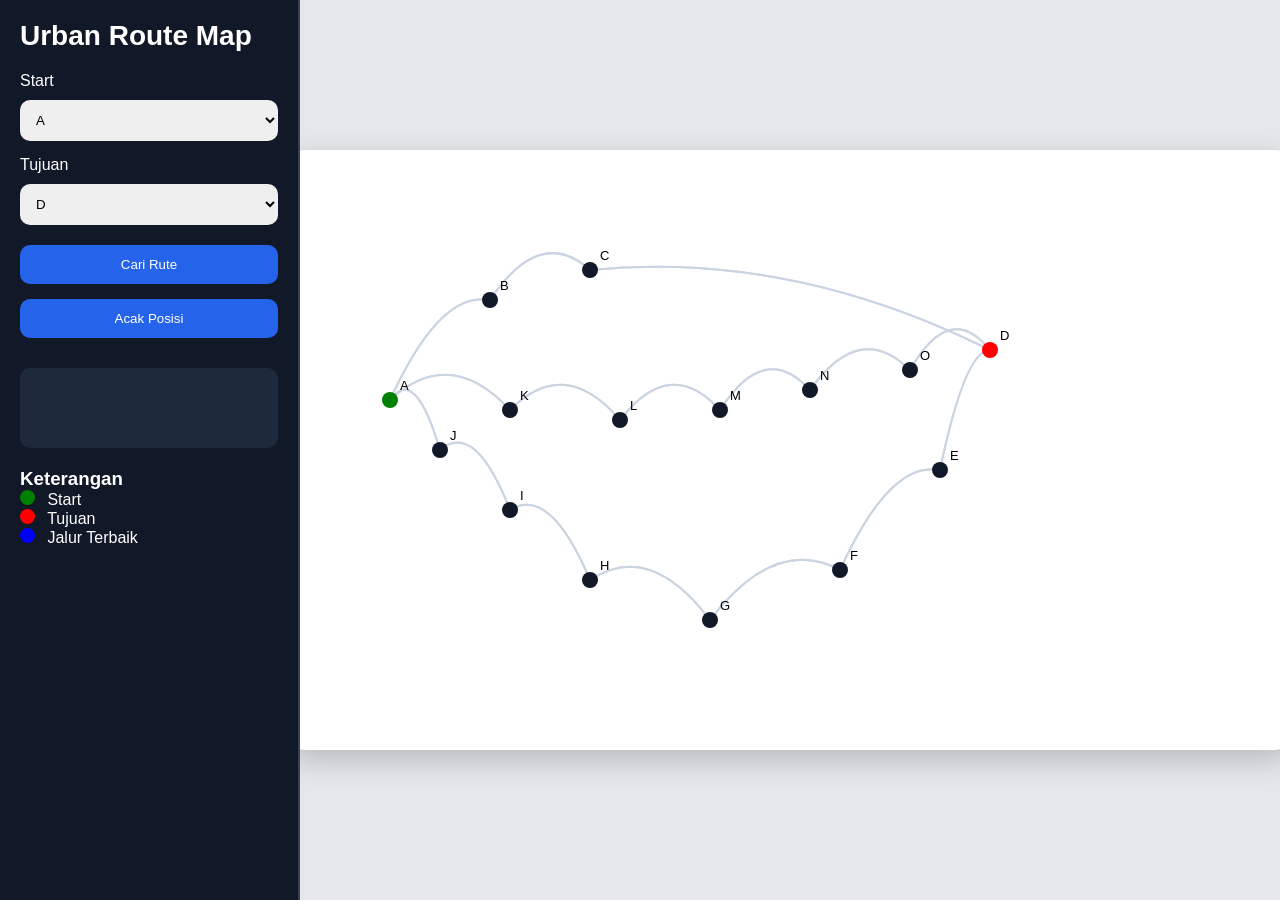
==== index.html @ ec6e8244 "Prototype Awalan Project" ====
<!DOCTYPE html>
<html lang="id">
<head>
  <meta charset="UTF-8">
  <meta name="viewport" content="width=device-width, initial-scale=1.0">
  <title>Urban Route Map</title>

  <link rel="stylesheet" href="CSS/style.css">
</head>
<body>

<div class="container">

  <aside class="sidebar">
    <h1>Urban Route Map</h1>

    <div class="control-group">
      <label>Start</label>
      <select id="startNode"></select>
    </div>

    <div class="control-group">
      <label>Tujuan</label>
      <select id="endNode"></select>
    </div>

    <button id="btnRoute">Cari Rute</button>
    <button id="btnRandom">Acak Posisi</button>

    <div id="hasil"></div>

    <div class="legend">
      <h3>Keterangan</h3>
      <p><span class="green"></span> Start</p>
      <p><span class="red"></span> Tujuan</p>
      <p><span class="blue"></span> Jalur Terbaik</p>
    </div>
  </aside>

  <main class="map-wrapper">
    <canvas id="mapCanvas" width="1000" height="600"></canvas>
  </main>

</div>

<script src="Javascript/script.js"></script>
</body>
</html>
---- CSS/style.css ----
* {
  margin: 0;
  padding: 0;
  box-sizing: border-box;
}

body {
  font-family: Arial, sans-serif;
  background: #1f2937;
  color: white;
  overflow: hidden;
}

.container {
  display: flex;
  width: 100vw;
  height: 100vh;
}

.sidebar {
  width: 300px;
  background: #111827;
  padding: 20px;
  border-right: 2px solid #374151;
}

.sidebar h1 {
  margin-bottom: 20px;
  font-size: 28px;
}

.control-group {
  margin-bottom: 15px;
}

.control-group label {
  display: block;
  margin-bottom: 5px;
}

select,
button {
  width: 100%;
  padding: 12px;
  border: none;
  border-radius: 10px;
  margin-top: 5px;
}

button {
  background: #2563eb;
  color: white;
  cursor: pointer;
  margin-bottom: 10px;
  transition: 0.3s;
}

button:hover {
  background: #1d4ed8;
}

.map-wrapper {
  flex: 1;
  overflow: auto;
  background: #e5e7eb;
  display: flex;
  justify-content: center;
  align-items: center;
}

canvas {
  background: white;
  border-radius: 15px;
  box-shadow: 0 10px 30px rgba(0,0,0,0.2);
}

#hasil {
  margin-top: 20px;
  background: #1e293b;
  padding: 15px;
  border-radius: 10px;
  min-height: 80px;
}

.legend {
  margin-top: 20px;
}

.legend span {
  display: inline-block;
  width: 15px;
  height: 15px;
  margin-right: 8px;
  border-radius: 50%;
}

.green {
  background: green;
}

.red {
  background: red;
}

.blue {
  background: blue;
}
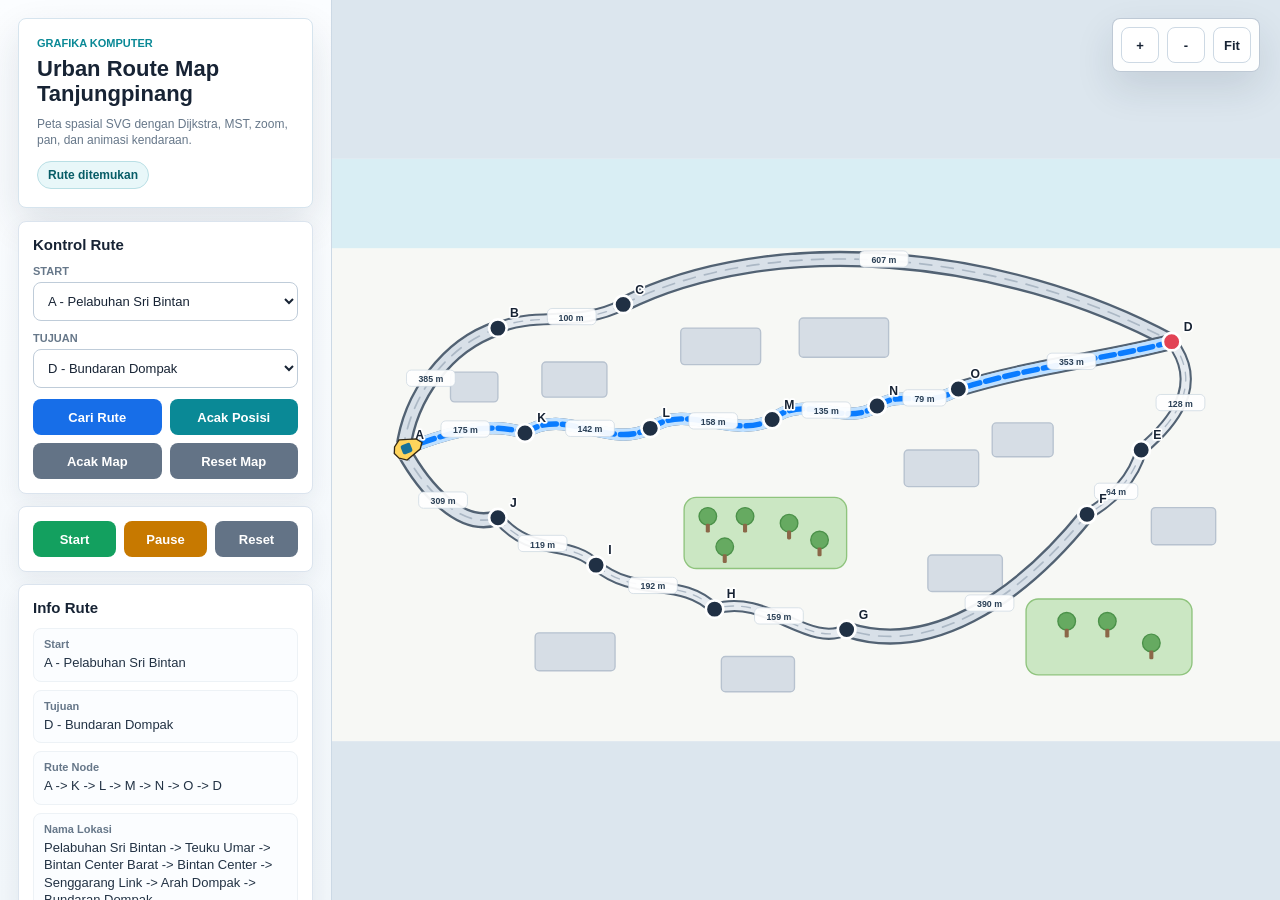
==== commit 2b90aa06: "style: redesign urban map interface and clean city visualization" ====
--- a/index.html
+++ b/index.html
@@ -3,46 +3,101 @@
 <head>
   <meta charset="UTF-8">
   <meta name="viewport" content="width=device-width, initial-scale=1.0">
-  <title>Urban Route Map</title>
-
+  <title>Urban Route Map Tanjungpinang</title>
   <link rel="stylesheet" href="CSS/style.css">
 </head>
 <body>
+  <div class="app-shell">
+    <aside class="sidebar">
+      <header class="brand">
+        <p>Grafika Komputer</p>
+        <h1>Urban Route Map Tanjungpinang</h1>
+        <small>Peta spasial SVG dengan Dijkstra, MST, zoom, pan, dan animasi kendaraan.</small>
+        <span id="featureStatus" class="feature-status">Siap</span>
+      </header>
 
-<div class="container">
+      <section class="panel controls" aria-label="Kontrol rute">
+        <h2>Kontrol Rute</h2>
+        <div class="field">
+          <label for="startNode">Start</label>
+          <select id="startNode"></select>
+        </div>
+        <div class="field">
+          <label for="endNode">Tujuan</label>
+          <select id="endNode"></select>
+        </div>
 
-  <aside class="sidebar">
-    <h1>Urban Route Map</h1>
+        <div class="button-grid">
+          <button id="btnRoute" type="button">Cari Rute</button>
+          <button id="btnRandomPosition" type="button">Acak Posisi</button>
+          <button id="btnRandomMap" type="button">Acak Map</button>
+          <button id="btnResetMap" type="button">Reset Map</button>
+        </div>
+      </section>
 
-    <div class="control-group">
-      <label>Start</label>
-      <select id="startNode"></select>
-    </div>
+      <section class="panel playback" aria-label="Kontrol animasi">
+        <button id="btnStart" type="button">Start</button>
+        <button id="btnPause" type="button">Pause</button>
+        <button id="btnResetAnimation" type="button">Reset</button>
+      </section>
 
-    <div class="control-group">
-      <label>Tujuan</label>
-      <select id="endNode"></select>
-    </div>
+      <section class="panel info-panel" aria-label="Informasi rute">
+        <h2>Info Rute</h2>
+        <dl>
+          <div><dt>Start</dt><dd id="infoStart">-</dd></div>
+          <div><dt>Tujuan</dt><dd id="infoEnd">-</dd></div>
+          <div><dt>Rute Node</dt><dd id="infoPath">-</dd></div>
+          <div><dt>Nama Lokasi</dt><dd id="infoLocations">-</dd></div>
+          <div><dt>Total Jarak</dt><dd id="infoDistance">-</dd></div>
+          <div><dt>Jumlah Simpul</dt><dd id="infoNodes">-</dd></div>
+          <div><dt>Jumlah Ruas</dt><dd id="infoEdges">-</dd></div>
+          <div><dt>Status Animasi</dt><dd id="infoStatus">Idle</dd></div>
+        </dl>
+      </section>
 
-    <button id="btnRoute">Cari Rute</button>
-    <button id="btnRandom">Acak Posisi</button>
+      <section class="panel legend" aria-label="Legenda peta">
+        <h2>Legenda</h2>
+        <p><span class="legend-dot start"></span>Start</p>
+        <p><span class="legend-dot end"></span>Tujuan</p>
+        <p><span class="legend-line road"></span>Jalan biasa</p>
+        <p><span class="legend-line route"></span>Jalur terpendek</p>
+        <p><span class="legend-block park"></span>Bangunan/taman</p>
+      </section>
+    </aside>
 
-    <div id="hasil"></div>
+    <main class="map-area">
+      <div class="map-toolbar" aria-label="Kontrol zoom">
+        <button id="btnZoomIn" type="button" title="Zoom in">+</button>
+        <button id="btnZoomOut" type="button" title="Zoom out">-</button>
+        <button id="btnFit" type="button" title="Reset tampilan">Fit</button>
+      </div>
 
-    <div class="legend">
-      <h3>Keterangan</h3>
-      <p><span class="green"></span> Start</p>
-      <p><span class="red"></span> Tujuan</p>
-      <p><span class="blue"></span> Jalur Terbaik</p>
-    </div>
-  </aside>
+      <div id="mapViewport" class="map-viewport">
+        <svg id="cityMap" viewBox="0 0 1400 860" role="img" aria-label="Peta rute perkotaan Tanjungpinang">
+          <defs>
+            <filter id="softShadow" x="-20%" y="-20%" width="140%" height="140%">
+              <feDropShadow dx="0" dy="8" stdDeviation="8" flood-color="#0f172a" flood-opacity="0.18"></feDropShadow>
+            </filter>
+          </defs>
+          <g id="mapRoot">
+            <rect class="map-background" x="0" y="0" width="1400" height="860"></rect>
+            <g id="landmarkLayer"></g>
+            <g id="roadLayer"></g>
+            <g id="routeLayer"></g>
+            <g id="labelLayer"></g>
+            <g id="nodeLayer"></g>
+            <g id="vehicleLayer"></g>
+          </g>
+        </svg>
+      </div>
+    </main>
+  </div>
 
-  <main class="map-wrapper">
-    <canvas id="mapCanvas" width="1000" height="600"></canvas>
-  </main>
-
-</div>
-
-<script src="Javascript/script.js"></script>
+  <script src="Javascript/data.js"></script>
+  <script src="Javascript/algorithms.js"></script>
+  <script src="Javascript/renderer.js"></script>
+  <script src="Javascript/animation.js"></script>
+  <script src="Javascript/ui.js"></script>
+  <script src="Javascript/script.js"></script>
 </body>
-</html>+</html>
--- a/CSS/style.css
+++ b/CSS/style.css
@@ -1,107 +1,518 @@
+:root {
+  --ink: #172334;
+  --muted: #667789;
+  --panel: #ffffff;
+  --line: #dbe4ee;
+  --page: #eef3f7;
+  --land: #f7f8f5;
+  --water: #d9eef4;
+  --road-casing: #526273;
+  --road-surface: #e6ebf0;
+  --road-surface-main: #d8e0e8;
+  --road-center: #a5b2bf;
+  --route: #0a7cff;
+  --route-soft: #bfe0ff;
+  --start: #13a05f;
+  --end: #e24355;
+  --park: #cbe7c3;
+  --park-line: #8fc47d;
+  --building: #d6dde5;
+  --building-line: #b7c2cf;
+  --teal: #0a8996;
+  --shadow: 0 16px 38px rgba(28, 45, 64, 0.12);
+}
+
 * {
+  box-sizing: border-box;
+}
+
+body {
   margin: 0;
-  padding: 0;
-  box-sizing: border-box;
-}
-
-body {
-  font-family: Arial, sans-serif;
-  background: #1f2937;
-  color: white;
-  overflow: hidden;
-}
-
-.container {
-  display: flex;
+  color: var(--ink);
+  background: var(--page);
+  font-family: Arial, Helvetica, sans-serif;
+}
+
+button,
+select {
+  font: inherit;
+}
+
+button {
+  min-height: 36px;
+  border: 1px solid transparent;
+  border-radius: 8px;
+  padding: 9px 11px;
+  color: #ffffff;
+  background: #176ee8;
+  cursor: pointer;
+  font-size: 13px;
+  font-weight: 700;
+  transition: background 140ms ease, border-color 140ms ease, transform 140ms ease, box-shadow 140ms ease;
+}
+
+button:hover {
+  background: #105fcf;
+  box-shadow: 0 8px 18px rgba(23, 110, 232, 0.18);
+}
+
+button:active {
+  transform: translateY(1px);
+}
+
+.app-shell {
+  display: grid;
+  grid-template-columns: 332px minmax(0, 1fr);
   width: 100vw;
   height: 100vh;
+  min-height: 720px;
+  overflow: hidden;
 }
 
 .sidebar {
-  width: 300px;
-  background: #111827;
-  padding: 20px;
-  border-right: 2px solid #374151;
-}
-
-.sidebar h1 {
-  margin-bottom: 20px;
-  font-size: 28px;
-}
-
-.control-group {
-  margin-bottom: 15px;
-}
-
-.control-group label {
+  overflow-y: auto;
+  padding: 18px;
+  background: linear-gradient(180deg, #fbfdff 0%, #f1f6fa 100%);
+  border-right: 1px solid #ccd9e5;
+}
+
+.brand {
+  margin-bottom: 13px;
+  padding: 18px;
+  border: 1px solid #d6e4ee;
+  border-radius: 8px;
+  background: #ffffff;
+  box-shadow: var(--shadow);
+}
+
+.brand p {
+  margin: 0 0 7px;
+  color: var(--teal);
+  font-size: 11px;
+  font-weight: 900;
+  letter-spacing: 0;
+  text-transform: uppercase;
+}
+
+.brand h1 {
+  margin: 0;
+  font-size: 22px;
+  line-height: 1.15;
+}
+
+.brand small {
+  display: block;
+  margin-top: 9px;
+  color: var(--muted);
+  font-size: 12px;
+  line-height: 1.4;
+}
+
+.feature-status {
+  display: inline-flex;
+  align-items: center;
+  max-width: 100%;
+  min-height: 28px;
+  margin-top: 12px;
+  padding: 6px 10px;
+  border: 1px solid #b9dfe5;
+  border-radius: 999px;
+  color: #075c67;
+  background: #e8f7f9;
+  font-size: 12px;
+  font-weight: 800;
+}
+
+.panel {
+  margin-bottom: 12px;
+  padding: 14px;
+  border: 1px solid var(--line);
+  border-radius: 8px;
+  background: var(--panel);
+  box-shadow: 0 8px 22px rgba(28, 45, 64, 0.07);
+}
+
+.panel h2 {
+  margin: 0 0 11px;
+  font-size: 15px;
+  line-height: 1.2;
+}
+
+.field {
+  margin-bottom: 11px;
+}
+
+.field label {
   display: block;
   margin-bottom: 5px;
-}
-
-select,
-button {
+  color: var(--muted);
+  font-size: 11px;
+  font-weight: 900;
+  text-transform: uppercase;
+}
+
+select {
   width: 100%;
-  padding: 12px;
-  border: none;
-  border-radius: 10px;
-  margin-top: 5px;
-}
-
-button {
-  background: #2563eb;
-  color: white;
-  cursor: pointer;
-  margin-bottom: 10px;
-  transition: 0.3s;
-}
-
-button:hover {
-  background: #1d4ed8;
-}
-
-.map-wrapper {
-  flex: 1;
-  overflow: auto;
-  background: #e5e7eb;
-  display: flex;
-  justify-content: center;
+  min-height: 39px;
+  padding: 8px 10px;
+  border: 1px solid #bfccd9;
+  border-radius: 8px;
+  color: var(--ink);
+  background: #ffffff;
+  font-size: 13px;
+  outline: none;
+}
+
+select:focus {
+  border-color: #1684d8;
+  box-shadow: 0 0 0 3px rgba(22, 132, 216, 0.13);
+}
+
+.button-grid,
+.playback {
+  display: grid;
+  gap: 8px;
+}
+
+.button-grid {
+  grid-template-columns: repeat(2, minmax(0, 1fr));
+}
+
+.playback {
+  grid-template-columns: repeat(3, minmax(0, 1fr));
+}
+
+#btnRandomPosition {
+  background: var(--teal);
+}
+
+#btnRandomPosition:hover {
+  background: #08737e;
+}
+
+#btnRandomMap,
+#btnResetMap,
+#btnResetAnimation {
+  background: #637386;
+}
+
+#btnRandomMap:hover,
+#btnResetMap:hover,
+#btnResetAnimation:hover {
+  background: #526273;
+}
+
+#btnStart {
+  background: var(--start);
+}
+
+#btnStart:hover {
+  background: #108850;
+}
+
+#btnPause {
+  background: #c77900;
+}
+
+#btnPause:hover {
+  background: #a96700;
+}
+
+.info-panel dl {
+  display: grid;
+  gap: 8px;
+  margin: 0;
+}
+
+.info-panel div {
+  padding: 9px 10px;
+  border: 1px solid #edf2f6;
+  border-radius: 8px;
+  background: #fbfdff;
+}
+
+.info-panel dt {
+  margin-bottom: 4px;
+  color: var(--muted);
+  font-size: 11px;
+  font-weight: 900;
+}
+
+.info-panel dd {
+  margin: 0;
+  min-width: 0;
+  overflow-wrap: anywhere;
+  color: #223244;
+  font-size: 13px;
+  line-height: 1.35;
+}
+
+.legend {
+  padding-bottom: 10px;
+}
+
+.legend p {
+  display: grid;
+  grid-template-columns: 32px minmax(0, 1fr);
   align-items: center;
-}
-
-canvas {
-  background: white;
-  border-radius: 15px;
-  box-shadow: 0 10px 30px rgba(0,0,0,0.2);
-}
-
-#hasil {
-  margin-top: 20px;
-  background: #1e293b;
-  padding: 15px;
-  border-radius: 10px;
-  min-height: 80px;
-}
-
-.legend {
-  margin-top: 20px;
-}
-
-.legend span {
+  gap: 8px;
+  margin: 9px 0;
+  color: #34485c;
+  font-size: 13px;
+}
+
+.legend-dot,
+.legend-block {
+  justify-self: center;
   display: inline-block;
   width: 15px;
   height: 15px;
-  margin-right: 8px;
   border-radius: 50%;
 }
 
-.green {
-  background: green;
-}
-
-.red {
-  background: red;
-}
-
-.blue {
-  background: blue;
-}+.legend-dot.start {
+  background: var(--start);
+}
+
+.legend-dot.end {
+  background: var(--end);
+}
+
+.legend-block.park {
+  border-radius: 4px;
+  background: linear-gradient(135deg, var(--park) 0 50%, var(--building) 50% 100%);
+  border: 1px solid #aab7c4;
+}
+
+.legend-line {
+  width: 30px;
+  height: 0;
+  border-top: 5px solid var(--road-surface);
+  border-bottom: 2px solid var(--road-casing);
+  border-radius: 999px;
+}
+
+.legend-line.route {
+  border-top-color: var(--route);
+  border-bottom-color: var(--route-soft);
+}
+
+.map-area {
+  position: relative;
+  min-width: 0;
+  overflow: hidden;
+  background: #dce6ee;
+}
+
+.map-toolbar {
+  position: absolute;
+  z-index: 4;
+  top: 18px;
+  right: 20px;
+  display: flex;
+  gap: 8px;
+  padding: 8px;
+  border: 1px solid rgba(165, 181, 197, 0.72);
+  border-radius: 8px;
+  background: rgba(255, 255, 255, 0.94);
+  box-shadow: var(--shadow);
+}
+
+.map-toolbar button {
+  min-width: 38px;
+  min-height: 36px;
+  padding: 7px 10px;
+  color: var(--ink);
+  background: #ffffff;
+  border-color: #cdd9e4;
+}
+
+.map-toolbar button:hover {
+  background: #f0f6fb;
+  box-shadow: none;
+}
+
+.map-viewport {
+  width: 100%;
+  height: 100%;
+  overflow: hidden;
+  cursor: grab;
+  touch-action: none;
+}
+
+.map-viewport.is-panning {
+  cursor: grabbing;
+}
+
+#cityMap {
+  display: block;
+  width: 100%;
+  height: 100%;
+  user-select: none;
+}
+
+.map-background {
+  fill: var(--land);
+}
+
+.water-shape {
+  fill: var(--water);
+}
+
+.park-shape {
+  fill: var(--park);
+  stroke: var(--park-line);
+  stroke-width: 2;
+}
+
+.building {
+  fill: var(--building);
+  stroke: var(--building-line);
+  stroke-width: 2;
+}
+
+.tree-top {
+  fill: #66aa61;
+  stroke: #4b9149;
+  stroke-width: 2;
+}
+
+.tree-trunk {
+  fill: #8b6748;
+}
+
+.road-casing {
+  fill: none;
+  stroke: var(--road-casing);
+  stroke-width: 18;
+  stroke-linecap: round;
+  stroke-linejoin: round;
+}
+
+.road-casing.main {
+  stroke-width: 24;
+}
+
+.road-line {
+  fill: none;
+  stroke: var(--road-surface);
+  stroke-width: 12;
+  stroke-linecap: round;
+  stroke-linejoin: round;
+}
+
+.road-line.main {
+  stroke: var(--road-surface-main);
+  stroke-width: 17;
+}
+
+.road-center {
+  fill: none;
+  stroke: var(--road-center);
+  stroke-width: 2;
+  stroke-linecap: round;
+  stroke-dasharray: 13 12;
+  opacity: 0.86;
+}
+
+.road-center.main {
+  stroke-width: 2.5;
+  stroke-dasharray: 18 14;
+}
+
+.route-casing {
+  fill: none;
+  stroke: var(--route-soft);
+  stroke-width: 18;
+  stroke-linecap: round;
+  stroke-linejoin: round;
+}
+
+.route-line {
+  fill: none;
+  stroke: var(--route);
+  stroke-width: 8;
+  stroke-linecap: round;
+  stroke-linejoin: round;
+  stroke-dasharray: 20 9;
+}
+
+.road-label-bg {
+  fill: rgba(255, 255, 255, 0.93);
+  stroke: #c8d4df;
+  stroke-width: 1;
+}
+
+.road-label {
+  fill: #2b4056;
+  font-size: 13px;
+  font-weight: 800;
+  pointer-events: none;
+}
+
+.node-dot {
+  stroke: #ffffff;
+  stroke-width: 4;
+  fill: #203044;
+}
+
+.node-dot.start {
+  fill: var(--start);
+}
+
+.node-dot.end {
+  fill: var(--end);
+}
+
+.node-label {
+  fill: #172334;
+  font-size: 18px;
+  font-weight: 900;
+  paint-order: stroke;
+  stroke: #ffffff;
+  stroke-width: 5px;
+  stroke-linejoin: round;
+}
+
+.vehicle-body {
+  fill: #ffd45c;
+  stroke: #302716;
+  stroke-width: 2;
+}
+
+.vehicle-window {
+  fill: #17729a;
+}
+
+@media (max-width: 1020px) {
+  .app-shell {
+    grid-template-columns: 310px minmax(0, 1fr);
+  }
+
+  .sidebar {
+    padding: 14px;
+  }
+
+  .brand h1 {
+    font-size: 20px;
+  }
+}
+
+@media (max-width: 820px) {
+  .app-shell {
+    grid-template-columns: 1fr;
+    grid-template-rows: auto minmax(560px, 1fr);
+    height: auto;
+    min-height: 100vh;
+    overflow: visible;
+  }
+
+  .sidebar {
+    border-right: 0;
+    border-bottom: 1px solid var(--line);
+  }
+
+  .map-area {
+    min-height: 600px;
+  }
+}
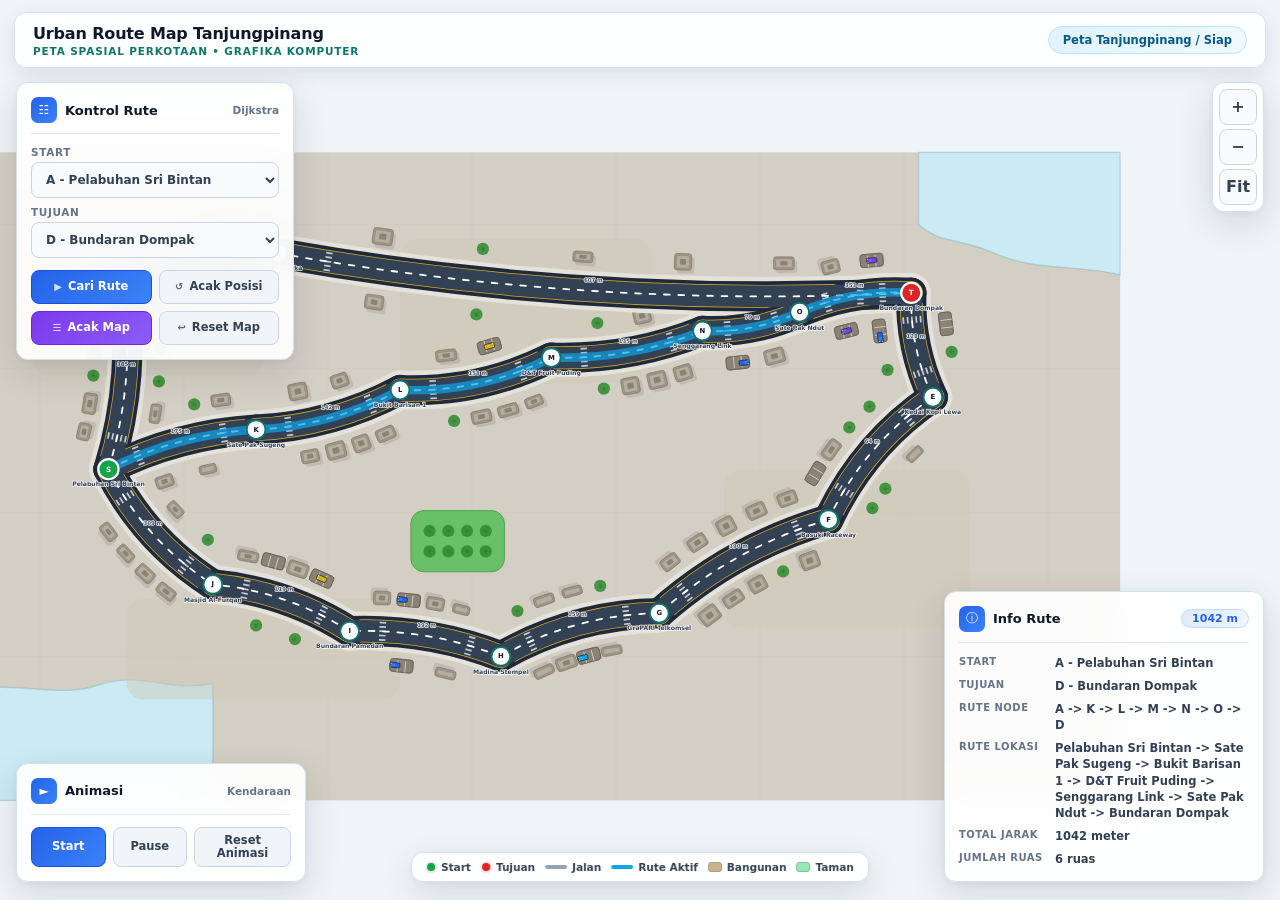
==== commit e7b74435: "Update Prototype V2" ====
--- a/index.html
+++ b/index.html
@@ -1,103 +1,153 @@
 <!DOCTYPE html>
 <html lang="id">
 <head>
-  <meta charset="UTF-8">
-  <meta name="viewport" content="width=device-width, initial-scale=1.0">
+  <meta charset="UTF-8" />
+  <meta name="viewport" content="width=device-width, initial-scale=1.0" />
+  <meta name="description" content="Urban Route Map Tanjungpinang - Peta spasial perkotaan interaktif dengan algoritma Dijkstra dan animasi kendaraan SVG." />
   <title>Urban Route Map Tanjungpinang</title>
   <link rel="stylesheet" href="CSS/style.css">
 </head>
 <body>
-  <div class="app-shell">
-    <aside class="sidebar">
-      <header class="brand">
-        <p>Grafika Komputer</p>
-        <h1>Urban Route Map Tanjungpinang</h1>
-        <small>Peta spasial SVG dengan Dijkstra, MST, zoom, pan, dan animasi kendaraan.</small>
-        <span id="featureStatus" class="feature-status">Siap</span>
-      </header>
+  <div id="app">
 
-      <section class="panel controls" aria-label="Kontrol rute">
-        <h2>Kontrol Rute</h2>
-        <div class="field">
-          <label for="startNode">Start</label>
-          <select id="startNode"></select>
+    <!-- ========== PANEL NAVIGASI ATAS ========== -->
+    <header id="topbar">
+      <div id="topbar-left">
+        <h1 id="brand-title">Urban Route Map Tanjungpinang</h1>
+        <div id="brand-label">Peta Spasial Perkotaan &bull; Grafika Komputer</div>
+      </div>
+      <div id="topbar-right">
+        <span id="statusBadge" class="badge">Memuat...</span>
+      </div>
+    </header>
+
+    <!-- ========== AREA PANDANG PETA ========== -->
+    <main id="mapStage">
+      <svg id="urbanSvg" viewBox="0 0 1600 900" xmlns="http://www.w3.org/2000/svg" aria-label="Peta Rute Kota Tanjungpinang">
+        <defs>
+          <filter id="glowRoute" x="-20%" y="-20%" width="140%" height="140%">
+            <feGaussianBlur in="SourceGraphic" stdDeviation="3" result="blur" />
+            <feMerge>
+              <feMergeNode in="blur" />
+              <feMergeNode in="SourceGraphic" />
+            </feMerge>
+          </filter>
+        </defs>
+        <g id="cameraGroup">
+          <g id="layerBase"></g>
+          <g id="layerWater"></g>
+          <g id="layerZones"></g>
+          <g id="layerParks"></g>
+          <g id="layerTrees"></g>
+          <g id="layerBuildings"></g>
+          <g id="layerParking"></g>
+          <g id="layerSidewalks"></g>
+          <g id="layerRoadCasing"></g>
+          <g id="layerRoadFill"></g>
+          <g id="layerRoadLine"></g>
+          <g id="layerCrosswalks"></g>
+          <g id="layerStaticCars"></g>
+          <g id="layerRoute"></g>
+          <g id="layerNodes"></g>
+          <g id="layerPins"></g>
+          <g id="layerLabels"></g>
+          <g id="layerVehicle"></g>
+        </g>
+      </svg>
+
+      <!-- ========== PANEL KONTROL MELAYANG ========== -->
+      <section class="panel" id="panelRoute">
+        <div class="panel-header">
+          <span class="panel-icon">&#9783;</span>
+          <span class="panel-title">Kontrol Rute</span>
+          <span class="panel-sub">Dijkstra</span>
         </div>
-        <div class="field">
-          <label for="endNode">Tujuan</label>
-          <select id="endNode"></select>
+        <div class="form-row">
+          <label for="startSelect">Start</label>
+          <select id="startSelect"></select>
         </div>
-
-        <div class="button-grid">
-          <button id="btnRoute" type="button">Cari Rute</button>
-          <button id="btnRandomPosition" type="button">Acak Posisi</button>
-          <button id="btnRandomMap" type="button">Acak Map</button>
-          <button id="btnResetMap" type="button">Reset Map</button>
+        <div class="form-row">
+          <label for="endSelect">Tujuan</label>
+          <select id="endSelect"></select>
+        </div>
+        <div class="btn-grid">
+          <button id="findRouteBtn" class="btn-primary" type="button">
+            <span class="btn-icon">&#9654;</span> Cari Rute
+          </button>
+          <button id="shufflePairBtn" class="btn-ghost" type="button">
+            <span class="btn-icon">&#8634;</span> Acak Posisi
+          </button>
+          <button id="shuffleMapBtn" class="btn-accent" type="button">
+            <span class="btn-icon">&#9776;</span> Acak Map
+          </button>
+          <button id="restoreMapBtn" class="btn-ghost" type="button">
+            <span class="btn-icon">&#8617;</span> Reset Map
+          </button>
         </div>
       </section>
 
-      <section class="panel playback" aria-label="Kontrol animasi">
-        <button id="btnStart" type="button">Start</button>
-        <button id="btnPause" type="button">Pause</button>
-        <button id="btnResetAnimation" type="button">Reset</button>
+      <!-- ========== PANEL ANIMASI MELAYANG ========== -->
+      <section class="panel" id="panelMotion">
+        <div class="panel-header">
+          <span class="panel-icon">&#9658;</span>
+          <span class="panel-title">Animasi</span>
+          <span class="panel-sub">Kendaraan</span>
+        </div>
+        <div class="motion-btns">
+          <button id="playBtn" class="btn-primary" type="button">Start</button>
+          <button id="holdBtn" class="btn-ghost" type="button">Pause</button>
+          <button id="rewindBtn" class="btn-ghost" type="button">Reset Animasi</button>
+        </div>
       </section>
 
-      <section class="panel info-panel" aria-label="Informasi rute">
-        <h2>Info Rute</h2>
-        <dl>
-          <div><dt>Start</dt><dd id="infoStart">-</dd></div>
-          <div><dt>Tujuan</dt><dd id="infoEnd">-</dd></div>
-          <div><dt>Rute Node</dt><dd id="infoPath">-</dd></div>
-          <div><dt>Nama Lokasi</dt><dd id="infoLocations">-</dd></div>
-          <div><dt>Total Jarak</dt><dd id="infoDistance">-</dd></div>
-          <div><dt>Jumlah Simpul</dt><dd id="infoNodes">-</dd></div>
-          <div><dt>Jumlah Ruas</dt><dd id="infoEdges">-</dd></div>
-          <div><dt>Status Animasi</dt><dd id="infoStatus">Idle</dd></div>
+      <!-- ========== INFO RUTE MELAYANG ========== -->
+      <section class="panel" id="panelInfo">
+        <div class="panel-header">
+          <span class="panel-icon">&#9432;</span>
+          <span class="panel-title">Info Rute</span>
+          <span id="summaryDist" class="panel-dist-badge">0 m</span>
+        </div>
+        <dl class="info-dl">
+          <dt>Start</dt>        <dd id="infoStart">-</dd>
+          <dt>Tujuan</dt>       <dd id="infoEnd">-</dd>
+          <dt>Rute Node</dt>    <dd id="infoNodes">-</dd>
+          <dt>Rute Lokasi</dt>  <dd id="infoPlaces">-</dd>
+          <dt>Total Jarak</dt>  <dd id="infoDist">-</dd>
+          <dt>Jumlah Ruas</dt>  <dd id="infoSegs">-</dd>
         </dl>
       </section>
 
-      <section class="panel legend" aria-label="Legenda peta">
-        <h2>Legenda</h2>
-        <p><span class="legend-dot start"></span>Start</p>
-        <p><span class="legend-dot end"></span>Tujuan</p>
-        <p><span class="legend-line road"></span>Jalan biasa</p>
-        <p><span class="legend-line route"></span>Jalur terpendek</p>
-        <p><span class="legend-block park"></span>Bangunan/taman</p>
-      </section>
-    </aside>
-
-    <main class="map-area">
-      <div class="map-toolbar" aria-label="Kontrol zoom">
-        <button id="btnZoomIn" type="button" title="Zoom in">+</button>
-        <button id="btnZoomOut" type="button" title="Zoom out">-</button>
-        <button id="btnFit" type="button" title="Reset tampilan">Fit</button>
+      <!-- ========== HUD MINI (MODE PELACAKAN) ========== -->
+      <div id="trackingHud">
+        <div class="hud-header">
+          <span id="hudStatus">Berjalan</span>
+          <strong id="hudDist">0 m</strong>
+        </div>
+        <p id="hudRoute">-</p>
+        <div class="hud-bar"><span id="hudBarFill"></span></div>
+        <small id="hudPct">0%</small>
       </div>
 
-      <div id="mapViewport" class="map-viewport">
-        <svg id="cityMap" viewBox="0 0 1400 860" role="img" aria-label="Peta rute perkotaan Tanjungpinang">
-          <defs>
-            <filter id="softShadow" x="-20%" y="-20%" width="140%" height="140%">
-              <feDropShadow dx="0" dy="8" stdDeviation="8" flood-color="#0f172a" flood-opacity="0.18"></feDropShadow>
-            </filter>
-          </defs>
-          <g id="mapRoot">
-            <rect class="map-background" x="0" y="0" width="1400" height="860"></rect>
-            <g id="landmarkLayer"></g>
-            <g id="roadLayer"></g>
-            <g id="routeLayer"></g>
-            <g id="labelLayer"></g>
-            <g id="nodeLayer"></g>
-            <g id="vehicleLayer"></g>
-          </g>
-        </svg>
-      </div>
+      <!-- ========== KONTROL ZOOM MELAYANG ========== -->
+      <nav id="zoomPad">
+        <button id="zoomInBtn" type="button" aria-label="Zoom In" title="Zoom In">+</button>
+        <button id="zoomOutBtn" type="button" aria-label="Zoom Out" title="Zoom Out">&minus;</button>
+        <button id="fitBtn" type="button" title="Fit Peta">Fit</button>
+      </nav>
+
+      <!-- ========== LEGENDA PETA ========== -->
+      <aside id="legend">
+        <span class="leg-item"><i class="dot dot-start"></i>Start</span>
+        <span class="leg-item"><i class="dot dot-end"></i>Tujuan</span>
+        <span class="leg-item"><i class="line line-road"></i>Jalan</span>
+        <span class="leg-item"><i class="line line-route"></i>Rute Aktif</span>
+        <span class="leg-item"><i class="swatch swatch-bldg"></i>Bangunan</span>
+        <span class="leg-item"><i class="swatch swatch-park"></i>Taman</span>
+      </aside>
+
     </main>
   </div>
 
-  <script src="Javascript/data.js"></script>
-  <script src="Javascript/algorithms.js"></script>
-  <script src="Javascript/renderer.js"></script>
-  <script src="Javascript/animation.js"></script>
-  <script src="Javascript/ui.js"></script>
   <script src="Javascript/script.js"></script>
 </body>
 </html>
--- a/CSS/style.css
+++ b/CSS/style.css
@@ -1,518 +1,244 @@
+/* =====================================================
+   CSS/style.css
+   Urban Route Map Tanjungpinang — Peta Spasial Kota Top-Down
+   Tema Terang · Glassmorphism · Bayangan Lembut · UI Modern
+===================================================== */
+
+/* ---- ATUR ULANG GAYA (RESET) ---- */
+*, *::before, *::after { box-sizing: border-box; margin: 0; padding: 0; }
+
+/* ---- VARIABEL DESAIN (TOKENS) ---- */
 :root {
-  --ink: #172334;
-  --muted: #667789;
-  --panel: #ffffff;
-  --line: #dbe4ee;
-  --page: #eef3f7;
-  --land: #f7f8f5;
-  --water: #d9eef4;
-  --road-casing: #526273;
-  --road-surface: #e6ebf0;
-  --road-surface-main: #d8e0e8;
-  --road-center: #a5b2bf;
-  --route: #0a7cff;
-  --route-soft: #bfe0ff;
-  --start: #13a05f;
-  --end: #e24355;
-  --park: #cbe7c3;
-  --park-line: #8fc47d;
-  --building: #d6dde5;
-  --building-line: #b7c2cf;
-  --teal: #0a8996;
-  --shadow: 0 16px 38px rgba(28, 45, 64, 0.12);
-}
-
-* {
-  box-sizing: border-box;
-}
-
-body {
-  margin: 0;
-  color: var(--ink);
-  background: var(--page);
-  font-family: Arial, Helvetica, sans-serif;
-}
-
-button,
-select {
-  font: inherit;
-}
-
-button {
-  min-height: 36px;
-  border: 1px solid transparent;
-  border-radius: 8px;
-  padding: 9px 11px;
-  color: #ffffff;
-  background: #176ee8;
-  cursor: pointer;
-  font-size: 13px;
-  font-weight: 700;
-  transition: background 140ms ease, border-color 140ms ease, transform 140ms ease, box-shadow 140ms ease;
-}
-
-button:hover {
-  background: #105fcf;
-  box-shadow: 0 8px 18px rgba(23, 110, 232, 0.18);
-}
-
-button:active {
-  transform: translateY(1px);
-}
-
-.app-shell {
-  display: grid;
-  grid-template-columns: 332px minmax(0, 1fr);
-  width: 100vw;
-  height: 100vh;
-  min-height: 720px;
-  overflow: hidden;
-}
-
-.sidebar {
-  overflow-y: auto;
-  padding: 18px;
-  background: linear-gradient(180deg, #fbfdff 0%, #f1f6fa 100%);
-  border-right: 1px solid #ccd9e5;
-}
-
-.brand {
-  margin-bottom: 13px;
-  padding: 18px;
-  border: 1px solid #d6e4ee;
-  border-radius: 8px;
-  background: #ffffff;
-  box-shadow: var(--shadow);
-}
-
-.brand p {
-  margin: 0 0 7px;
-  color: var(--teal);
-  font-size: 11px;
-  font-weight: 900;
-  letter-spacing: 0;
-  text-transform: uppercase;
-}
-
-.brand h1 {
-  margin: 0;
-  font-size: 22px;
-  line-height: 1.15;
-}
-
-.brand small {
-  display: block;
-  margin-top: 9px;
-  color: var(--muted);
-  font-size: 12px;
-  line-height: 1.4;
-}
-
-.feature-status {
-  display: inline-flex;
-  align-items: center;
-  max-width: 100%;
-  min-height: 28px;
-  margin-top: 12px;
-  padding: 6px 10px;
-  border: 1px solid #b9dfe5;
-  border-radius: 999px;
-  color: #075c67;
-  background: #e8f7f9;
-  font-size: 12px;
-  font-weight: 800;
-}
-
-.panel {
-  margin-bottom: 12px;
-  padding: 14px;
-  border: 1px solid var(--line);
-  border-radius: 8px;
-  background: var(--panel);
-  box-shadow: 0 8px 22px rgba(28, 45, 64, 0.07);
-}
-
-.panel h2 {
-  margin: 0 0 11px;
-  font-size: 15px;
-  line-height: 1.2;
-}
-
-.field {
-  margin-bottom: 11px;
-}
-
-.field label {
-  display: block;
-  margin-bottom: 5px;
-  color: var(--muted);
-  font-size: 11px;
-  font-weight: 900;
-  text-transform: uppercase;
-}
-
-select {
-  width: 100%;
-  min-height: 39px;
-  padding: 8px 10px;
-  border: 1px solid #bfccd9;
-  border-radius: 8px;
-  color: var(--ink);
-  background: #ffffff;
-  font-size: 13px;
-  outline: none;
-}
-
-select:focus {
-  border-color: #1684d8;
-  box-shadow: 0 0 0 3px rgba(22, 132, 216, 0.13);
-}
-
-.button-grid,
-.playback {
-  display: grid;
-  gap: 8px;
-}
-
-.button-grid {
-  grid-template-columns: repeat(2, minmax(0, 1fr));
-}
-
-.playback {
-  grid-template-columns: repeat(3, minmax(0, 1fr));
-}
-
-#btnRandomPosition {
-  background: var(--teal);
-}
-
-#btnRandomPosition:hover {
-  background: #08737e;
-}
-
-#btnRandomMap,
-#btnResetMap,
-#btnResetAnimation {
-  background: #637386;
-}
-
-#btnRandomMap:hover,
-#btnResetMap:hover,
-#btnResetAnimation:hover {
-  background: #526273;
-}
-
-#btnStart {
-  background: var(--start);
-}
-
-#btnStart:hover {
-  background: #108850;
-}
-
-#btnPause {
-  background: #c77900;
-}
-
-#btnPause:hover {
-  background: #a96700;
-}
-
-.info-panel dl {
-  display: grid;
-  gap: 8px;
-  margin: 0;
-}
-
-.info-panel div {
-  padding: 9px 10px;
-  border: 1px solid #edf2f6;
-  border-radius: 8px;
-  background: #fbfdff;
-}
-
-.info-panel dt {
-  margin-bottom: 4px;
-  color: var(--muted);
-  font-size: 11px;
-  font-weight: 900;
-}
-
-.info-panel dd {
-  margin: 0;
-  min-width: 0;
-  overflow-wrap: anywhere;
-  color: #223244;
-  font-size: 13px;
-  line-height: 1.35;
-}
-
-.legend {
-  padding-bottom: 10px;
-}
-
-.legend p {
-  display: grid;
-  grid-template-columns: 32px minmax(0, 1fr);
-  align-items: center;
-  gap: 8px;
-  margin: 9px 0;
-  color: #34485c;
-  font-size: 13px;
-}
-
-.legend-dot,
-.legend-block {
-  justify-self: center;
-  display: inline-block;
-  width: 15px;
-  height: 15px;
-  border-radius: 50%;
-}
-
-.legend-dot.start {
-  background: var(--start);
-}
-
-.legend-dot.end {
-  background: var(--end);
-}
-
-.legend-block.park {
-  border-radius: 4px;
-  background: linear-gradient(135deg, var(--park) 0 50%, var(--building) 50% 100%);
-  border: 1px solid #aab7c4;
-}
-
-.legend-line {
-  width: 30px;
-  height: 0;
-  border-top: 5px solid var(--road-surface);
-  border-bottom: 2px solid var(--road-casing);
-  border-radius: 999px;
-}
-
-.legend-line.route {
-  border-top-color: var(--route);
-  border-bottom-color: var(--route-soft);
-}
-
-.map-area {
-  position: relative;
-  min-width: 0;
-  overflow: hidden;
-  background: #dce6ee;
-}
-
-.map-toolbar {
-  position: absolute;
-  z-index: 4;
-  top: 18px;
-  right: 20px;
-  display: flex;
-  gap: 8px;
-  padding: 8px;
-  border: 1px solid rgba(165, 181, 197, 0.72);
-  border-radius: 8px;
-  background: rgba(255, 255, 255, 0.94);
-  box-shadow: var(--shadow);
-}
-
-.map-toolbar button {
-  min-width: 38px;
-  min-height: 36px;
-  padding: 7px 10px;
-  color: var(--ink);
-  background: #ffffff;
-  border-color: #cdd9e4;
-}
-
-.map-toolbar button:hover {
-  background: #f0f6fb;
-  box-shadow: none;
-}
-
-.map-viewport {
-  width: 100%;
-  height: 100%;
-  overflow: hidden;
-  cursor: grab;
-  touch-action: none;
-}
-
-.map-viewport.is-panning {
-  cursor: grabbing;
-}
-
-#cityMap {
-  display: block;
-  width: 100%;
-  height: 100%;
-  user-select: none;
-}
-
-.map-background {
-  fill: var(--land);
-}
-
-.water-shape {
-  fill: var(--water);
-}
-
-.park-shape {
-  fill: var(--park);
-  stroke: var(--park-line);
-  stroke-width: 2;
-}
-
-.building {
-  fill: var(--building);
-  stroke: var(--building-line);
-  stroke-width: 2;
-}
-
-.tree-top {
-  fill: #66aa61;
-  stroke: #4b9149;
-  stroke-width: 2;
-}
-
-.tree-trunk {
-  fill: #8b6748;
-}
-
-.road-casing {
-  fill: none;
-  stroke: var(--road-casing);
-  stroke-width: 18;
-  stroke-linecap: round;
-  stroke-linejoin: round;
-}
-
-.road-casing.main {
-  stroke-width: 24;
-}
-
-.road-line {
-  fill: none;
-  stroke: var(--road-surface);
-  stroke-width: 12;
-  stroke-linecap: round;
-  stroke-linejoin: round;
-}
-
-.road-line.main {
-  stroke: var(--road-surface-main);
-  stroke-width: 17;
-}
-
-.road-center {
-  fill: none;
-  stroke: var(--road-center);
-  stroke-width: 2;
-  stroke-linecap: round;
-  stroke-dasharray: 13 12;
-  opacity: 0.86;
-}
-
-.road-center.main {
-  stroke-width: 2.5;
-  stroke-dasharray: 18 14;
-}
-
-.route-casing {
-  fill: none;
-  stroke: var(--route-soft);
-  stroke-width: 18;
-  stroke-linecap: round;
-  stroke-linejoin: round;
-}
-
-.route-line {
-  fill: none;
-  stroke: var(--route);
-  stroke-width: 8;
-  stroke-linecap: round;
-  stroke-linejoin: round;
-  stroke-dasharray: 20 9;
-}
-
-.road-label-bg {
-  fill: rgba(255, 255, 255, 0.93);
-  stroke: #c8d4df;
-  stroke-width: 1;
-}
-
-.road-label {
-  fill: #2b4056;
-  font-size: 13px;
-  font-weight: 800;
-  pointer-events: none;
-}
-
-.node-dot {
-  stroke: #ffffff;
-  stroke-width: 4;
-  fill: #203044;
-}
-
-.node-dot.start {
-  fill: var(--start);
-}
-
-.node-dot.end {
-  fill: var(--end);
-}
-
-.node-label {
-  fill: #172334;
-  font-size: 18px;
-  font-weight: 900;
-  paint-order: stroke;
-  stroke: #ffffff;
-  stroke-width: 5px;
-  stroke-linejoin: round;
-}
-
-.vehicle-body {
-  fill: #ffd45c;
-  stroke: #302716;
-  stroke-width: 2;
-}
-
-.vehicle-window {
-  fill: #17729a;
-}
-
-@media (max-width: 1020px) {
-  .app-shell {
-    grid-template-columns: 310px minmax(0, 1fr);
-  }
-
-  .sidebar {
-    padding: 14px;
-  }
-
-  .brand h1 {
-    font-size: 20px;
-  }
-}
-
-@media (max-width: 820px) {
-  .app-shell {
-    grid-template-columns: 1fr;
-    grid-template-rows: auto minmax(560px, 1fr);
-    height: auto;
-    min-height: 100vh;
-    overflow: visible;
-  }
-
-  .sidebar {
-    border-right: 0;
-    border-bottom: 1px solid var(--line);
-  }
-
-  .map-area {
-    min-height: 600px;
-  }
-}
+  --bg: #eef4f7;
+  --land: #f4efe5;
+  --water: #cbeaf3;
+  --panel: rgba(255,255,255,0.92);
+  --border: #d5e0ea;
+  --ink: #0f172a;
+  --ink-soft: #334155;
+  --muted: #64748b;
+  --primary: #2563eb;
+  --primary-dark: #1d4ed8;
+  --teal: #0f766e;
+  --success: #16a34a;
+  --danger: #dc2626;
+  --accent: #7c3aed;
+  --road-casing: #374151;
+  --road-surface: #6b7280;
+  --road-lane: #9ca3af;
+  --route: #0ea5e9;
+  --building: #c9b292;
+  --building-alt: #d5c0a0;
+  --park: #9be7b0;
+  --shadow: 0 12px 36px rgba(15,23,42,.12), 0 2px 8px rgba(15,23,42,.06);
+  --shadow-soft: 0 6px 20px rgba(15,23,42,.08);
+  --radius: 12px;
+  --radius-sm: 8px;
+  --font: "Segoe UI", system-ui, -apple-system, sans-serif;
+  --ease: 220ms cubic-bezier(.4,0,.2,1);
+}
+
+html, body { width: 100%; height: 100%; overflow: hidden; }
+body { font-family: var(--font); background: var(--bg); color: var(--ink); -webkit-font-smoothing: antialiased; }
+button, select { font: inherit; }
+
+#app { position: relative; width: 100vw; height: 100vh; min-height: 520px; overflow: hidden; }
+
+/* ---- BARIS NAVIGASI ATAS (TOPBAR) ---- */
+#topbar {
+  position: absolute; top: 12px; left: 14px; right: 14px; z-index: 30;
+  display: flex; align-items: center; justify-content: space-between; gap: 16px;
+  min-height: 56px; padding: 10px 18px;
+  background: var(--panel); border: 1px solid var(--border); border-radius: var(--radius);
+  box-shadow: var(--shadow-soft); backdrop-filter: blur(20px); -webkit-backdrop-filter: blur(20px);
+  transition: opacity var(--ease), transform var(--ease), min-height var(--ease);
+}
+#brand-title { font-size: 16px; font-weight: 800; color: var(--ink); letter-spacing: -.01em; }
+#brand-label { margin-top: 2px; font-size: 10.5px; font-weight: 700; color: var(--teal); text-transform: uppercase; letter-spacing: .08em; }
+#topbar-right { display: flex; justify-content: flex-end; min-width: 0; }
+.badge {
+  display: inline-flex; align-items: center; gap: 6px; max-width: 280px; min-height: 28px; padding: 5px 14px;
+  overflow: hidden; color: #075985; background: linear-gradient(135deg,#e0f2fe,#f0f9ff);
+  border: 1px solid #bae6fd; border-radius: 999px; font-size: 11.5px; font-weight: 800;
+  text-overflow: ellipsis; white-space: nowrap;
+}
+
+/* ---- AREA PETA ---- */
+#mapStage { position: absolute; inset: 0; overflow: hidden; background: var(--bg); }
+#urbanSvg { display: block; width: 100%; height: 100%; cursor: grab; background: var(--bg); touch-action: none; user-select: none; }
+#urbanSvg.dragging { cursor: grabbing; }
+
+/* ---- PANEL KONTROL ---- */
+.panel, #zoomPad, #legend, #trackingHud {
+  position: absolute; z-index: 20; background: var(--panel); border: 1px solid var(--border);
+  border-radius: var(--radius); box-shadow: var(--shadow); backdrop-filter: blur(20px); -webkit-backdrop-filter: blur(20px);
+}
+.panel { padding: 14px; transition: opacity var(--ease), transform var(--ease), width var(--ease), padding var(--ease); }
+.panel-header { display: flex; align-items: center; gap: 8px; margin-bottom: 12px; padding-bottom: 10px; border-bottom: 1px solid rgba(213,224,234,.7); }
+.panel-icon { display: flex; align-items: center; justify-content: center; width: 26px; height: 26px; background: linear-gradient(135deg,var(--primary),#3b82f6); color: #fff; border-radius: 7px; font-size: 12px; flex-shrink: 0; }
+.panel-title { flex: 1; color: var(--ink); font-size: 13px; font-weight: 800; }
+.panel-sub { color: var(--muted); font-size: 10.5px; font-weight: 700; text-align: right; }
+.panel-dist-badge { display: inline-flex; align-items: center; padding: 2px 10px; background: linear-gradient(135deg,#dbeafe,#eff6ff); color: var(--primary); font-size: 11px; font-weight: 800; border-radius: 999px; border: 1px solid #bfdbfe; }
+
+#panelRoute { top: 82px; left: 16px; width: 278px; }
+#panelMotion { left: 16px; bottom: 18px; width: 290px; }
+#panelInfo { right: 16px; bottom: 18px; width: 320px; max-height: min(48vh,300px); overflow: auto; }
+#panelInfo::-webkit-scrollbar { width: 4px; }
+#panelInfo::-webkit-scrollbar-track { background: transparent; }
+#panelInfo::-webkit-scrollbar-thumb { background: var(--border); border-radius: 999px; }
+
+/* ---- ELEMEN FORMULIR ---- */
+.form-row + .form-row { margin-top: 8px; }
+label { display: block; margin-bottom: 4px; color: var(--muted); font-size: 10.5px; font-weight: 800; letter-spacing: .06em; text-transform: uppercase; }
+select { width: 100%; height: 36px; padding: 0 10px; color: var(--ink-soft); background: rgba(248,250,252,.96); border: 1px solid #cbd5e1; border-radius: var(--radius-sm); outline: none; font-size: 12px; font-weight: 700; transition: border-color var(--ease), box-shadow var(--ease); }
+select:focus { border-color: var(--primary); box-shadow: 0 0 0 3px rgba(37,99,235,.12); }
+
+/* ---- ELEMEN TOMBOL ---- */
+.btn-grid { display: grid; grid-template-columns: 1fr 1fr; gap: 7px; margin-top: 12px; }
+.motion-btns { display: grid; grid-template-columns: 1fr 1fr 1.3fr; gap: 7px; }
+button { min-height: 34px; padding: 6px 10px; border: 1px solid transparent; border-radius: var(--radius-sm); cursor: pointer; font-size: 11.5px; font-weight: 800; line-height: 1.15; transition: background var(--ease), border-color var(--ease), box-shadow var(--ease), transform 120ms ease; white-space: normal; }
+button:active { transform: translateY(1px); }
+.btn-icon { font-size: 10px; margin-right: 2px; opacity: .8; }
+.btn-primary { color: #fff; background: linear-gradient(135deg,var(--primary),#3b82f6); border-color: var(--primary-dark); }
+.btn-primary:hover { background: linear-gradient(135deg,var(--primary-dark),var(--primary)); box-shadow: 0 6px 18px rgba(37,99,235,.25); }
+.btn-accent { color: #fff; background: linear-gradient(135deg,var(--accent),#8b5cf6); border-color: #6d28d9; }
+.btn-accent:hover { background: linear-gradient(135deg,#6d28d9,var(--accent)); box-shadow: 0 6px 18px rgba(124,58,237,.25); }
+.btn-ghost { color: var(--ink-soft); background: rgba(241,245,249,.96); border-color: #cbd5e1; }
+.btn-ghost:hover { background: #e2e8f0; border-color: #94a3b8; }
+
+/* ---- DAFTAR INFORMASI RUTE (DL) ---- */
+.info-dl { display: grid; grid-template-columns: 86px minmax(0,1fr); gap: 7px 10px; }
+.info-dl dt { padding-top: 1px; color: var(--muted); font-size: 10px; font-weight: 800; letter-spacing: .05em; text-transform: uppercase; }
+.info-dl dd { min-width: 0; color: var(--ink-soft); font-size: 11.5px; font-weight: 700; line-height: 1.4; overflow-wrap: anywhere; word-break: break-word; }
+
+/* ---- HUD MINI PELACAKAN ---- */
+#trackingHud { right: 16px; bottom: 18px; width: 320px; padding: 14px; color: #f8fafc; background: rgba(15,23,42,.88); border-color: rgba(226,232,240,.15); border-radius: var(--radius); opacity: 0; pointer-events: none; transform: translateY(14px); transition: opacity var(--ease), transform var(--ease); }
+.hud-header { display: flex; align-items: center; justify-content: space-between; gap: 12px; margin-bottom: 8px; }
+.hud-header span { display: inline-flex; align-items: center; padding: 2px 10px; background: rgba(255,255,255,.1); border-radius: 999px; color: #cbd5e1; font-size: 11px; font-weight: 800; }
+.hud-header strong { color: #38bdf8; font-size: 13px; font-weight: 850; white-space: nowrap; }
+#hudRoute { margin-bottom: 10px; color: #dbeafe; font-size: 11px; font-weight: 700; line-height: 1.45; overflow-wrap: anywhere; }
+.hud-bar { width: 100%; height: 5px; overflow: hidden; background: rgba(255,255,255,.12); border-radius: 999px; }
+#hudBarFill { display: block; width: 0%; height: 100%; background: linear-gradient(90deg,#38bdf8,#2dd4bf); border-radius: inherit; transition: width 90ms linear; }
+#hudPct { display: block; margin-top: 5px; color: #94a3b8; font-size: 10.5px; font-weight: 800; text-align: right; }
+
+/* ---- TOMBOL KONTROL ZOOM ---- */
+#zoomPad { top: 82px; right: 16px; display: grid; gap: 4px; padding: 6px; }
+#zoomPad button { width: 38px; min-height: 36px; padding: 0; color: var(--ink-soft); background: rgba(248,250,252,.96); border-color: #cbd5e1; font-size: 16px; border-radius: var(--radius-sm); display: flex; align-items: center; justify-content: center; }
+#zoomPad button:hover { background: #e2e8f0; }
+#fitBtn { font-size: 11px; font-weight: 800; }
+
+/* ---- LEGENDA PETA ---- */
+#legend { left: 50%; bottom: 18px; display: flex; align-items: center; justify-content: center; flex-wrap: wrap; gap: 5px 10px; max-width: calc(100vw - 680px); padding: 8px 14px; transform: translateX(-50%); transition: opacity var(--ease), transform var(--ease); }
+.leg-item { display: inline-flex; align-items: center; gap: 5px; color: var(--ink-soft); font-size: 10.5px; font-weight: 750; white-space: nowrap; }
+.dot, .swatch, .line { display: inline-block; flex: 0 0 auto; }
+.dot { width: 10px; height: 10px; border-radius: 50%; border: 1.5px solid rgba(255,255,255,.8); box-shadow: 0 1px 3px rgba(0,0,0,.15); }
+.dot-start { background: var(--success); }
+.dot-end { background: var(--danger); }
+.line { width: 22px; height: 3.5px; border-radius: 999px; }
+.line-road { background: #94a3b8; }
+.line-route { background: var(--route); }
+.swatch { width: 14px; height: 10px; border-radius: 3px; }
+.swatch-bldg { background: var(--building); border: 1px solid #b69a76; }
+.swatch-park { background: var(--park); border: 1px solid #74c69d; }
+
+/* ---- MODE FOKUS KENDARAAN ---- */
+body.is-tracking #topbar { min-height: 44px; padding-top: 7px; padding-bottom: 7px; }
+body.is-tracking #brand-title { font-size: 13px; }
+body.is-tracking #brand-label { display: none; }
+body.is-tracking #panelRoute, body.is-tracking #panelInfo, body.is-tracking #legend { opacity: 0; pointer-events: none; }
+body.is-tracking #panelRoute { transform: translateX(-20px); }
+body.is-tracking #panelInfo { transform: translateY(16px); }
+body.is-tracking #legend { transform: translate(-50%,14px); }
+body.is-tracking #panelMotion { width: 240px; padding: 10px; }
+body.is-tracking #panelMotion .panel-header, body.is-tracking #playBtn { display: none; }
+body.is-tracking #panelMotion .motion-btns { grid-template-columns: 1fr 1.4fr; }
+body.is-tracking #trackingHud { opacity: 1; pointer-events: auto; transform: translateY(0); }
+
+/* =====================================================
+   KELAS ELEMEN PETA SVG — Gaya Kota Top-Down
+===================================================== */
+
+.land-fill { fill: #d4cfc4; }
+.sea-fill { fill: var(--water); }
+.water-edge { fill: none; stroke: rgba(14,116,144,.18); stroke-width: 2; }
+.zone-fill { fill: #cdc7b5; opacity: .45; }
+
+/* Area Taman & Pepohonan */
+.park-fill { fill: #6abf69; stroke: #4a9e4a; stroke-width: 1.2; }
+.tree-crown { fill: #2d8a2d; opacity: .85; }
+.tree-trunk { fill: #6b4226; }
+
+/* Kompleks Bangunan 3D Top-Down */
+.bldg-shadow { fill: rgba(15,23,42,.1); }
+.bldg-base { fill: #9e9585; stroke: #7a7265; stroke-width: .8; }
+.bldg-roof { fill: #b5ad9e; stroke: #8a8275; stroke-width: .6; }
+.bldg-window { fill: rgba(56,189,248,.25); stroke: rgba(56,189,248,.4); stroke-width: .5; }
+.bldg-detail { fill: #8a8275; }
+
+/* Area Parkir Kendaraan */
+.parking-fill { fill: #8a8275; stroke: #6b6458; stroke-width: .8; }
+.parking-line { stroke: #d4cfc4; stroke-width: 1.2; }
+.parking-line-dash { stroke: #b5ad9e; stroke-width: .8; stroke-dasharray: 4 4; }
+
+/* Lajur Trotoar Pejalan Kaki */
+.sidewalk-fill { fill: none; stroke: #e5e2d9; stroke-width: 54px; stroke-linecap: round; stroke-linejoin: round; }
+
+/* Lajur Jalan Raya Gaya Kota Perkotaan */
+.road-casing, .road-fill, .road-center, .road-edge, .active-route { fill: none; stroke-linecap: round; stroke-linejoin: round; }
+.road-casing { stroke: #1e293b; stroke-width: 42px; }
+.road-fill { stroke: #334155; stroke-width: 30px; }
+.road-center { stroke: #ffffff; stroke-width: 2.5px; stroke-dasharray: 8 12; }
+.road-edge { stroke: #fbbf24; stroke-width: 32px; opacity: 0.85; }
+
+/* Penyeberangan Zebra Cross */
+.crosswalk-stripe { fill: #ffffff; opacity: 0.9; }
+
+/* Mobil Statis Terparkir */
+.static-car-body { stroke-width: 1px; }
+.static-car-window { fill: rgba(56,189,248,.35); }
+
+/* Lajur Rute Aktif Terpilih */
+.active-route { stroke: var(--route); stroke-width: 12px; opacity: 0.7; }
+
+/* Label Teks Peta & Nama Simpang */
+.dist-label, .node-label { pointer-events: none; paint-order: stroke; stroke: rgba(255,255,255,.94); stroke-linejoin: round; }
+.dist-label { fill: #475569; font-size: 7.5px; font-weight: 750; stroke-width: 2px; }
+.node-circle { fill: #ffffff; stroke: var(--teal); stroke-width: 2.5px; }
+.node-code { fill: var(--ink); font-size: 9.5px; font-weight: 900; text-anchor: middle; dominant-baseline: central; pointer-events: none; }
+.node-label { fill: #334155; font-size: 8.5px; font-weight: 750; stroke-width: 2px; }
+
+/* Penanda Titik Awal & Akhir (Pins) */
+.ep-circle { stroke: #fff; stroke-width: 3px; }
+.ep-start { fill: var(--success); }
+.ep-end { fill: var(--danger); }
+.ep-text { fill: #fff; font-size: 10px; font-weight: 900; text-anchor: middle; dominant-baseline: central; pointer-events: none; }
+
+/* Mobil Animasi Bergerak */
+.car-body { fill: var(--teal); stroke: #064e3b; stroke-width: 1.4px; }
+.car-window { fill: #a7f3d0; }
+.car-front { fill: #38bdf8; }
+.car-wheel { fill: #111827; }
+
+/* ---- RESPONSIVITAS BENTUK LAYAR ---- */
+@media (max-width: 1180px) {
+  #panelRoute, #panelMotion { width: 256px; }
+  #panelInfo, #trackingHud { width: 286px; }
+  #legend { max-width: 340px; }
+}
+@media (max-height: 720px) {
+  #topbar { min-height: 46px; padding-top: 7px; padding-bottom: 7px; }
+  #brand-title { font-size: 14px; }
+  #brand-label { font-size: 10px; }
+  #panelRoute, #zoomPad { top: 68px; }
+  #panelInfo { max-height: 220px; }
+}
+@media (max-width: 760px) {
+  #topbar { left: 8px; right: 8px; padding: 8px 12px; }
+  .badge { max-width: 160px; font-size: 10px; }
+  #panelRoute { left: 8px; width: min(272px, calc(100vw - 72px)); }
+  #panelMotion { left: 8px; width: 240px; }
+  #panelInfo, #trackingHud { right: 8px; width: min(286px, calc(100vw - 16px)); }
+  #zoomPad { right: 8px; }
+  #legend { display: none; }
+  .panel { padding: 10px; }
+}
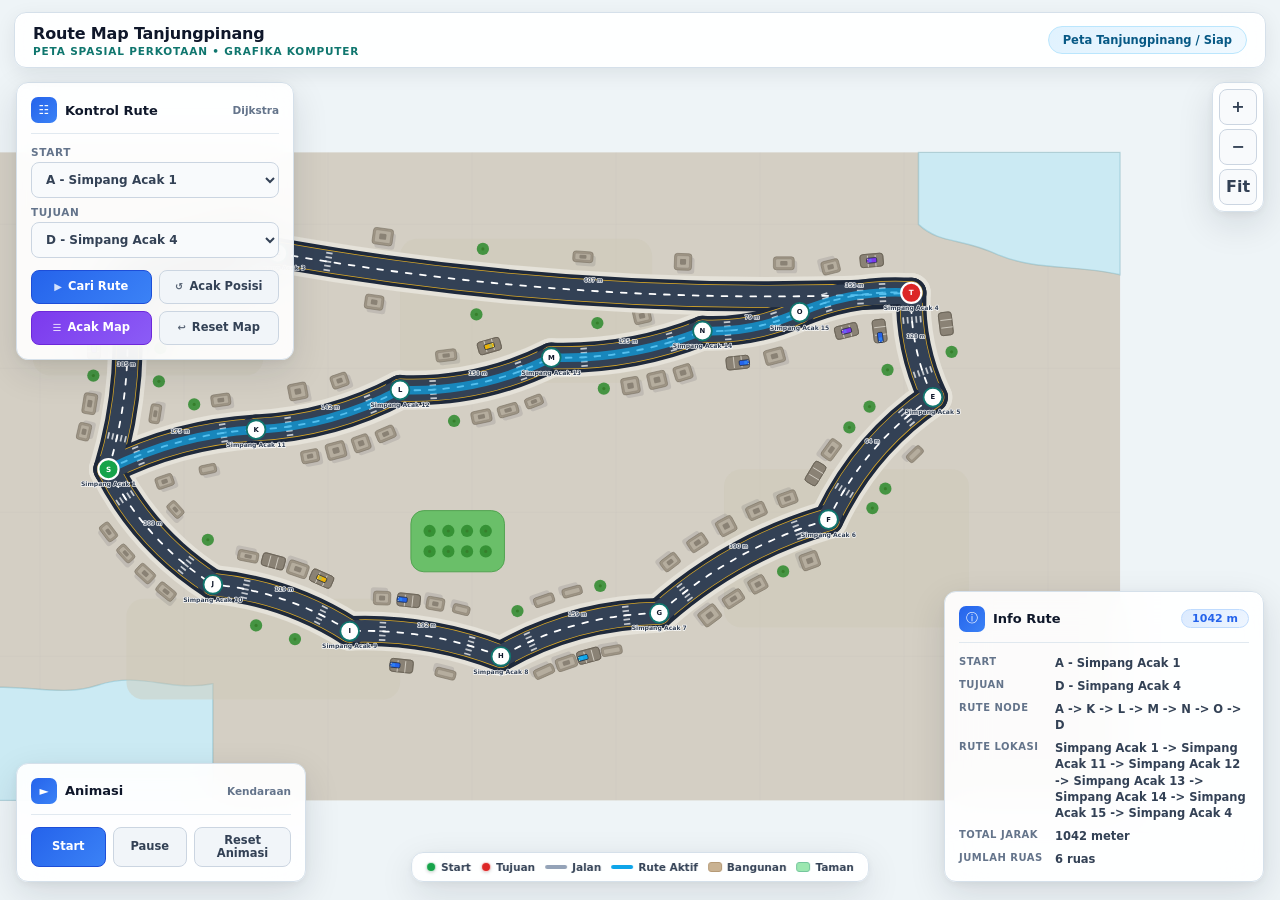
==== commit 8e456aab: "Perubahan nama Peta" ====
--- a/index.html
+++ b/index.html
@@ -13,7 +13,7 @@
     <!-- ========== PANEL NAVIGASI ATAS ========== -->
     <header id="topbar">
       <div id="topbar-left">
-        <h1 id="brand-title">Urban Route Map Tanjungpinang</h1>
+        <h1 id="brand-title">Route Map Tanjungpinang</h1>
         <div id="brand-label">Peta Spasial Perkotaan &bull; Grafika Komputer</div>
       </div>
       <div id="topbar-right">
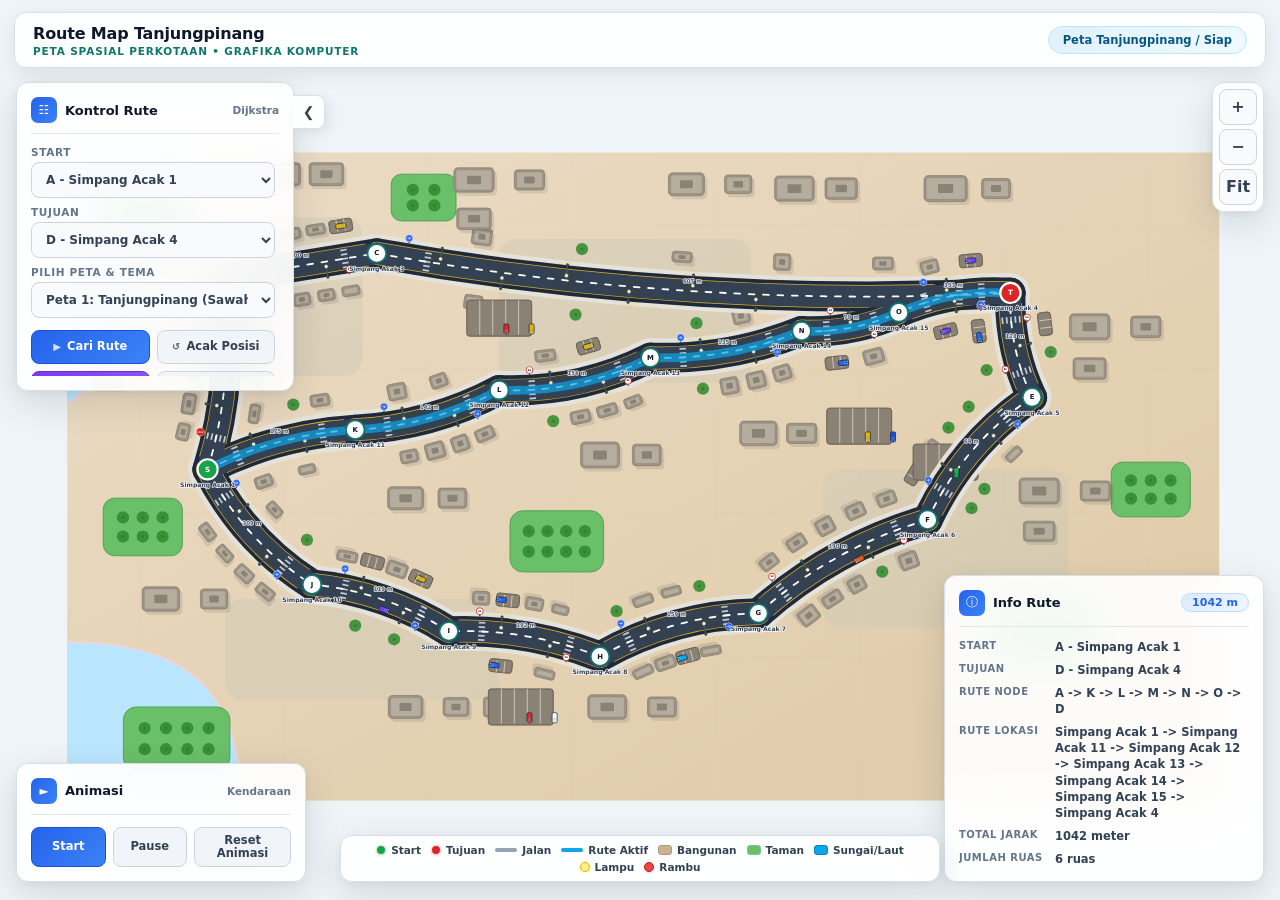
==== commit 2ddae7fb: "update tema maps dan perbaikan legenda" ====
--- a/index.html
+++ b/index.html
@@ -38,6 +38,7 @@
           <g id="layerWater"></g>
           <g id="layerZones"></g>
           <g id="layerParks"></g>
+          <g id="layerSawah"></g>
           <g id="layerTrees"></g>
           <g id="layerBuildings"></g>
           <g id="layerParking"></g>
@@ -47,6 +48,8 @@
           <g id="layerRoadLine"></g>
           <g id="layerCrosswalks"></g>
           <g id="layerStaticCars"></g>
+          <g id="layerStreetlights"></g>
+          <g id="layerTrafficSigns"></g>
           <g id="layerRoute"></g>
           <g id="layerNodes"></g>
           <g id="layerPins"></g>
@@ -57,32 +60,45 @@
 
       <!-- ========== PANEL KONTROL MELAYANG ========== -->
       <section class="panel" id="panelRoute">
+        <button id="toggleRouteBtn" class="toggle-sidebar-btn-left" type="button" aria-label="Toggle Route Panel" title="Buka/Tutup Kontrol Rute">&#10094;</button>
         <div class="panel-header">
           <span class="panel-icon">&#9783;</span>
           <span class="panel-title">Kontrol Rute</span>
           <span class="panel-sub">Dijkstra</span>
         </div>
-        <div class="form-row">
-          <label for="startSelect">Start</label>
-          <select id="startSelect"></select>
-        </div>
-        <div class="form-row">
-          <label for="endSelect">Tujuan</label>
-          <select id="endSelect"></select>
-        </div>
-        <div class="btn-grid">
-          <button id="findRouteBtn" class="btn-primary" type="button">
-            <span class="btn-icon">&#9654;</span> Cari Rute
-          </button>
-          <button id="shufflePairBtn" class="btn-ghost" type="button">
-            <span class="btn-icon">&#8634;</span> Acak Posisi
-          </button>
-          <button id="shuffleMapBtn" class="btn-accent" type="button">
-            <span class="btn-icon">&#9776;</span> Acak Map
-          </button>
-          <button id="restoreMapBtn" class="btn-ghost" type="button">
-            <span class="btn-icon">&#8617;</span> Reset Map
-          </button>
+        <div class="panel-body">
+          <div class="form-row">
+            <label for="startSelect">Start</label>
+            <select id="startSelect"></select>
+          </div>
+          <div class="form-row">
+            <label for="endSelect">Tujuan</label>
+            <select id="endSelect"></select>
+          </div>
+          <div class="form-row">
+            <label for="themeSelect">Pilih Peta & Tema</label>
+            <select id="themeSelect">
+              <option value="tanjungpinang" selected>Peta 1: Tanjungpinang (Sawah & Kota)</option>
+              <option value="city">Peta 2: Metropolitan (Jakarta - Full Kota)</option>
+              <option value="rural">Peta 3: Pedesaan (Desa & Alam)</option>
+              <option value="coastal">Peta 4: Pesisir Pantai (Coastal & Resort)</option>
+              <option value="highland">Peta 5: Pegunungan & Hutan (Highlands & Forest)</option>
+            </select>
+          </div>
+          <div class="btn-grid">
+            <button id="findRouteBtn" class="btn-primary" type="button">
+              <span class="btn-icon">&#9654;</span> Cari Rute
+            </button>
+            <button id="shufflePairBtn" class="btn-ghost" type="button">
+              <span class="btn-icon">&#8634;</span> Acak Posisi
+            </button>
+            <button id="shuffleMapBtn" class="btn-accent" type="button">
+              <span class="btn-icon">&#9776;</span> Acak Map
+            </button>
+            <button id="restoreMapBtn" class="btn-ghost" type="button">
+              <span class="btn-icon">&#8617;</span> Reset Map
+            </button>
+          </div>
         </div>
       </section>
 
@@ -102,19 +118,22 @@
 
       <!-- ========== INFO RUTE MELAYANG ========== -->
       <section class="panel" id="panelInfo">
+        <button id="toggleInfoBtn" class="toggle-sidebar-btn" type="button" aria-label="Toggle Sidebar" title="Buka/Tutup Info Rute">&#10095;</button>
         <div class="panel-header">
           <span class="panel-icon">&#9432;</span>
           <span class="panel-title">Info Rute</span>
           <span id="summaryDist" class="panel-dist-badge">0 m</span>
         </div>
-        <dl class="info-dl">
-          <dt>Start</dt>        <dd id="infoStart">-</dd>
-          <dt>Tujuan</dt>       <dd id="infoEnd">-</dd>
-          <dt>Rute Node</dt>    <dd id="infoNodes">-</dd>
-          <dt>Rute Lokasi</dt>  <dd id="infoPlaces">-</dd>
-          <dt>Total Jarak</dt>  <dd id="infoDist">-</dd>
-          <dt>Jumlah Ruas</dt>  <dd id="infoSegs">-</dd>
-        </dl>
+        <div class="panel-body">
+          <dl class="info-dl">
+            <dt>Start</dt>        <dd id="infoStart">-</dd>
+            <dt>Tujuan</dt>       <dd id="infoEnd">-</dd>
+            <dt>Rute Node</dt>    <dd id="infoNodes">-</dd>
+            <dt>Rute Lokasi</dt>  <dd id="infoPlaces">-</dd>
+            <dt>Total Jarak</dt>  <dd id="infoDist">-</dd>
+            <dt>Jumlah Ruas</dt>  <dd id="infoSegs">-</dd>
+          </dl>
+        </div>
       </section>
 
       <!-- ========== HUD MINI (MODE PELACAKAN) ========== -->
@@ -137,12 +156,19 @@
 
       <!-- ========== LEGENDA PETA ========== -->
       <aside id="legend">
-        <span class="leg-item"><i class="dot dot-start"></i>Start</span>
-        <span class="leg-item"><i class="dot dot-end"></i>Tujuan</span>
-        <span class="leg-item"><i class="line line-road"></i>Jalan</span>
-        <span class="leg-item"><i class="line line-route"></i>Rute Aktif</span>
-        <span class="leg-item"><i class="swatch swatch-bldg"></i>Bangunan</span>
-        <span class="leg-item"><i class="swatch swatch-park"></i>Taman</span>
+        <span class="leg-item" id="leg-start"><i class="dot dot-start"></i>Start</span>
+        <span class="leg-item" id="leg-end"><i class="dot dot-end"></i>Tujuan</span>
+        <span class="leg-item" id="leg-road"><i class="line line-road"></i>Jalan</span>
+        <span class="leg-item" id="leg-route"><i class="line line-route"></i>Rute Aktif</span>
+        <span class="leg-item" id="leg-bldg"><i class="swatch swatch-bldg"></i>Bangunan</span>
+        <span class="leg-item" id="leg-park"><i class="swatch swatch-park"></i>Taman</span>
+        <span class="leg-item" id="leg-sawah"><i class="swatch swatch-sawah"></i>Sawah</span>
+        <span class="leg-item" id="leg-water"><i class="swatch swatch-water"></i>Sungai/Laut</span>
+        <span class="leg-item" id="leg-light"><i class="dot dot-light"></i>Lampu</span>
+        <span class="leg-item" id="leg-sign"><i class="dot dot-sign"></i>Rambu</span>
+        <span class="leg-item" id="leg-mountain"><i class="swatch swatch-mountain"></i>Gunung</span>
+        <span class="leg-item" id="leg-pine"><i class="swatch swatch-pine"></i>Hutan/Pohon</span>
+        <span class="leg-item" id="leg-palm"><i class="swatch swatch-palm"></i>Pohon Kelapa</span>
       </aside>
 
     </main>
--- a/CSS/style.css
+++ b/CSS/style.css
@@ -80,12 +80,128 @@
 .panel-sub { color: var(--muted); font-size: 10.5px; font-weight: 700; text-align: right; }
 .panel-dist-badge { display: inline-flex; align-items: center; padding: 2px 10px; background: linear-gradient(135deg,#dbeafe,#eff6ff); color: var(--primary); font-size: 11px; font-weight: 800; border-radius: 999px; border: 1px solid #bfdbfe; }
 
-#panelRoute { top: 82px; left: 16px; width: 278px; }
+#panelRoute {
+  position: absolute;
+  top: 82px;
+  left: 16px;
+  width: 278px;
+  overflow: visible;
+  transition: transform 0.3s cubic-bezier(0.4, 0, 0.2, 1), opacity var(--ease);
+}
+
+#panelRoute.collapsed {
+  transform: translateX(calc(-100% - 16px + 40px));
+}
+
+.toggle-sidebar-btn-left {
+  position: absolute;
+  right: -32px;
+  top: 12px;
+  width: 32px;
+  height: 32px;
+  padding: 0;
+  display: flex;
+  align-items: center;
+  justify-content: center;
+  background: var(--panel);
+  border: 1px solid var(--border);
+  border-left: none;
+  border-radius: 0 8px 8px 0;
+  color: var(--ink-soft);
+  font-size: 14px;
+  cursor: pointer;
+  box-shadow: 4px 4px 12px rgba(15,23,42,0.08);
+  z-index: 10;
+  transition: background var(--ease), color var(--ease), transform 0.3s ease;
+}
+
+.toggle-sidebar-btn-left:hover {
+  background: #cbd5e1;
+  color: var(--ink);
+}
+
+#panelRoute.collapsed .toggle-sidebar-btn-left {
+  transform: rotate(180deg);
+  border-left: 1px solid var(--border);
+  border-right: none;
+  border-radius: 8px 0 0 8px;
+  right: auto;
+  left: calc(100% - 12px);
+}
 #panelMotion { left: 16px; bottom: 18px; width: 290px; }
-#panelInfo { right: 16px; bottom: 18px; width: 320px; max-height: min(48vh,300px); overflow: auto; }
-#panelInfo::-webkit-scrollbar { width: 4px; }
-#panelInfo::-webkit-scrollbar-track { background: transparent; }
-#panelInfo::-webkit-scrollbar-thumb { background: var(--border); border-radius: 999px; }
+#panelInfo {
+  position: absolute;
+  right: 16px;
+  bottom: 18px;
+  width: 320px;
+  max-height: min(78vh, 440px);
+  display: flex;
+  flex-direction: column;
+  overflow: hidden;
+  transition: transform 0.3s cubic-bezier(0.4, 0, 0.2, 1), opacity var(--ease);
+}
+#panelInfo .panel-body {
+  overflow-y: auto;
+  flex: 1;
+  padding-right: 4px;
+}
+#panelInfo .panel-body::-webkit-scrollbar {
+  width: 4px;
+}
+#panelInfo .panel-body::-webkit-scrollbar-thumb {
+  background: rgba(148, 163, 184, 0.4);
+  border-radius: 999px;
+}
+
+#panelInfo.collapsed {
+  transform: translateX(calc(100% + 16px - 40px));
+}
+
+.toggle-sidebar-btn {
+  position: absolute;
+  left: -32px;
+  top: 12px;
+  width: 32px;
+  height: 32px;
+  padding: 0;
+  display: flex;
+  align-items: center;
+  justify-content: center;
+  background: var(--panel);
+  border: 1px solid var(--border);
+  border-right: none;
+  border-radius: 8px 0 0 8px;
+  color: var(--ink-soft);
+  font-size: 14px;
+  cursor: pointer;
+  box-shadow: -4px 4px 12px rgba(15,23,42,0.08);
+  z-index: 10;
+  transition: background var(--ease), color var(--ease), transform 0.3s ease;
+}
+
+.toggle-sidebar-btn:hover {
+  background: #cbd5e1;
+  color: var(--ink);
+}
+
+#panelInfo.collapsed .toggle-sidebar-btn {
+  transform: rotate(180deg);
+  border-right: 1px solid var(--border);
+  border-left: none;
+  border-radius: 0 8px 8px 0;
+  left: auto;
+  right: calc(100% - 12px);
+}
+
+.panel-body {
+  overflow-y: auto;
+  max-height: 230px;
+  padding-right: 4px;
+}
+
+.panel-body::-webkit-scrollbar { width: 4px; }
+.panel-body::-webkit-scrollbar-track { background: transparent; }
+.panel-body::-webkit-scrollbar-thumb { background: var(--border); border-radius: 999px; }
 
 /* ---- ELEMEN FORMULIR ---- */
 .form-row + .form-row { margin-top: 8px; }
@@ -140,6 +256,14 @@
 .swatch { width: 14px; height: 10px; border-radius: 3px; }
 .swatch-bldg { background: var(--building); border: 1px solid #b69a76; }
 .swatch-park { background: var(--park); border: 1px solid #74c69d; }
+.swatch-sawah { background: #84cc16; border: 1px solid #65a30d; }
+.swatch-water { background: #0ea5e9; border: 1px solid #0284c7; }
+.dot-light { background: #fef08a; border: 1px solid #eab308; box-shadow: 0 0 4px #fef08a; }
+.dot-sign { background: #ef4444; border: 1px solid #b91c1c; }
+.swatch-mountain { background: linear-gradient(to top, #14231c 50%, #ffffff 50%); border: 1px solid rgba(255,255,255,0.4); }
+.swatch-pine { background: #059669; border: 1px solid #064e3b; }
+.swatch-palm { background: #059669; border: 1px solid #7c2d12; }
+.coastal-rock { fill: #64748b; stroke: #475569; stroke-width: 1.2; }
 
 /* ---- MODE FOKUS KENDARAAN ---- */
 body.is-tracking #topbar { min-height: 44px; padding-top: 7px; padding-bottom: 7px; }
@@ -242,3 +366,245 @@
   #legend { display: none; }
   .panel { padding: 10px; }
 }
+
+/* =====================================================
+   SISTEM TEMA DINAMIS & ELEMEN TAMBAHAN (REAL LIFE FEATURES)
+   ===================================================== */
+
+/* --- Sawah / Rice Fields --- */
+.sawah-fill {
+  fill: #a3e635;
+  stroke: #84cc16;
+  stroke-width: 1.2px;
+  fill-opacity: 0.85;
+}
+.sawah-border {
+  stroke: #854d0e;
+  stroke-width: 0.8px;
+  opacity: 0.35;
+  stroke-dasharray: 2 1;
+}
+.sawah-plant {
+  stroke: #15803d;
+  stroke-width: 0.8px;
+  fill: none;
+  stroke-linecap: round;
+  opacity: 0.9;
+}
+
+/* --- Lampu Jalan (Street Lights) --- */
+.light-base {
+  fill: #334155;
+  stroke: #1e293b;
+  stroke-width: 0.5px;
+}
+.light-pole {
+  stroke: #475569;
+  stroke-width: 1.8px;
+  stroke-linecap: round;
+}
+.light-head {
+  fill: #f8fafc;
+  stroke: #334155;
+  stroke-width: 0.8px;
+}
+.light-glow {
+  fill: #fef08a;
+  filter: blur(2px);
+  mix-blend-mode: multiply;
+  pointer-events: none;
+}
+
+/* --- Rambu-Rambu Lalu Lintas (Traffic Signs) --- */
+.sign-base {
+  fill: #334155;
+}
+.sign-post {
+  stroke: #475569;
+  stroke-width: 1.2px;
+  stroke-linecap: round;
+}
+.sign-stop-face {
+  fill: #dc2626;
+  stroke: #ffffff;
+  stroke-width: 0.6px;
+}
+.sign-stop-text {
+  fill: #ffffff;
+  font-size: 2.8px;
+  font-weight: 900;
+  font-family: system-ui, -apple-system, sans-serif;
+  text-anchor: middle;
+  dominant-baseline: central;
+}
+.sign-speed-border {
+  fill: #dc2626;
+}
+.sign-speed-face {
+  fill: #ffffff;
+}
+.sign-speed-text {
+  fill: #000000;
+  font-size: 3.2px;
+  font-weight: 850;
+  font-family: system-ui, -apple-system, sans-serif;
+  text-anchor: middle;
+  dominant-baseline: central;
+}
+.sign-warn-face {
+  fill: #fbbf24;
+  stroke: #1e293b;
+  stroke-width: 0.6px;
+}
+.sign-warn-text {
+  fill: #000000;
+  font-size: 4px;
+  font-weight: 900;
+  font-family: system-ui, -apple-system, sans-serif;
+  text-anchor: middle;
+  dominant-baseline: central;
+}
+.sign-turn-face {
+  fill: #2563eb;
+  stroke: #ffffff;
+  stroke-width: 0.6px;
+}
+.sign-turn-arrow {
+  stroke: #ffffff;
+  stroke-width: 0.8px;
+  fill: none;
+  stroke-linecap: round;
+  stroke-linejoin: round;
+}
+.traffic-light-body {
+  fill: #1e293b;
+  stroke: #334155;
+  stroke-width: 0.5px;
+}
+
+/* =====================================================
+   KONFIGURASI TEMA PETA (BODY ATTRIBUTES)
+   ===================================================== */
+
+/* --- TEMA 1: Tanjungpinang (Default Chocolate/Warm Brown) --- */
+body[data-theme="tanjungpinang"] {
+  --bg: #eef4f7;
+  --land: #ebdcc6;
+  --water: #bae6fd;
+  --road-casing: #1e293b;
+  --road-surface: #334155;
+  --road-lane: #ffffff;
+  --building: #c9b292;
+  --park: #6abf69;
+  --teal: #0f766e;
+}
+body[data-theme="tanjungpinang"] .land-fill { fill: #f4efe5; }
+body[data-theme="tanjungpinang"] .sidewalk-fill { stroke: #e5e2d9; }
+body[data-theme="tanjungpinang"] .road-fill { stroke: #334155; }
+body[data-theme="tanjungpinang"] .road-casing { stroke: #1e293b; }
+body[data-theme="tanjungpinang"] .road-edge { stroke: #fbbf24; opacity: 0.85; }
+body[data-theme="tanjungpinang"] .road-center { stroke: #ffffff; }
+
+/* --- TEMA 2: Metropolitan City (Concrete Sleek Slate) --- */
+body[data-theme="city"] {
+  --bg: #cbd5e1;
+  --land: #eaeef2;
+  --water: #bae6fd;
+  --road-casing: #0f172a;
+  --road-surface: #1e293b;
+  --road-lane: #cbd5e1;
+  --building: #475569;
+  --park: #94a3b8;
+  --teal: #1e293b;
+}
+body[data-theme="city"] .land-fill { fill: #eaeef2; }
+body[data-theme="city"] .sidewalk-fill { stroke: #cbd5e1; }
+body[data-theme="city"] .road-fill { stroke: #1e293b; }
+body[data-theme="city"] .road-casing { stroke: #0f172a; }
+body[data-theme="city"] .road-edge { stroke: #ffffff; opacity: 0.95; }
+body[data-theme="city"] .road-center { stroke: #fcd34d; stroke-dasharray: 6 10; } /* Double yellow styling or modern dashes */
+body[data-theme="city"] .bldg-base { fill: #475569; stroke: #334155; }
+body[data-theme="city"] .bldg-roof { fill: #64748b; stroke: #475569; }
+body[data-theme="city"] .bldg-detail { fill: #334155; }
+body[data-theme="city"] .park-fill { fill: #94a3b8; stroke: #64748b; }
+body[data-theme="city"] .tree-crown { fill: #334155; opacity: 0.85; }
+body[data-theme="city"] .tree-trunk { fill: #1e293b; }
+
+/* --- TEMA 3: Pedesaan / Rural (Natural Grass & Rustic Soil) --- */
+body[data-theme="rural"] {
+  --bg: #d9f99d;
+  --land: #f7fee7;
+  --water: #a5f3fc;
+  --road-casing: #78350f;
+  --road-surface: #d97706;
+  --road-lane: #b45309;
+  --building: #b45309;
+  --park: #a3e635;
+  --teal: #15803d;
+}
+body[data-theme="rural"] .land-fill { fill: #f7fee7; }
+body[data-theme="rural"] .sidewalk-fill { stroke: #ecfccb; opacity: 0.45; }
+body[data-theme="rural"] .road-fill { stroke: #d97706; }
+body[data-theme="rural"] .road-casing { stroke: #78350f; }
+body[data-theme="rural"] .road-edge { stroke: none; opacity: 0; } /* No high-tech highway borders in rural! */
+body[data-theme="rural"] .road-center { stroke: #a16207; stroke-dasharray: none; stroke-width: 0.8px; opacity: 0.5; } /* Dirt centerline marks */
+body[data-theme="rural"] .bldg-base { fill: #b45309; stroke: #78350f; }
+body[data-theme="rural"] .bldg-roof { fill: #ca8a04; stroke: #b45309; }
+body[data-theme="rural"] .bldg-detail { fill: #78350f; }
+body[data-theme="rural"] .park-fill { fill: #bef264; stroke: #a3e635; }
+body[data-theme="rural"] .tree-crown { fill: #15803d; opacity: 0.95; }
+body[data-theme="rural"] .tree-trunk { fill: #451a03; }
+body[data-theme="rural"] .sawah-fill { fill: #84cc16; stroke: #65a30d; }
+body[data-theme="rural"] .sawah-plant { stroke: #14532d; }
+
+/* --- TEMA 4: Pesisir Pantai / Coastal (Golden Sand Beach & Teal Water) --- */
+body[data-theme="coastal"] {
+  --bg: #fef08a;
+  --land: #fef9c3;
+  --water: #0ea5e9;
+  --road-casing: #1e293b;
+  --road-surface: #475569;
+  --road-lane: #ffffff;
+  --building: #0284c7;
+  --park: #10b981;
+  --teal: #0d9488;
+}
+body[data-theme="coastal"] .land-fill { fill: #fef9c3; }
+body[data-theme="coastal"] .sidewalk-fill { stroke: #cbd5e1; opacity: 0.8; }
+body[data-theme="coastal"] .road-fill { stroke: #475569; }
+body[data-theme="coastal"] .road-casing { stroke: #1e293b; }
+body[data-theme="coastal"] .road-edge { stroke: #06b6d4; opacity: 0.75; }
+body[data-theme="coastal"] .road-center { stroke: #ffffff; stroke-dasharray: 4 6; }
+body[data-theme="coastal"] .bldg-base { fill: #f8fafc; stroke: #cbd5e1; }
+body[data-theme="coastal"] .bldg-roof { fill: #0284c7; stroke: #0369a1; }
+body[data-theme="coastal"] .bldg-detail { fill: #0369a1; }
+body[data-theme="coastal"] .park-fill { fill: #a7f3d0; stroke: #34d399; }
+body[data-theme="coastal"] .tree-crown { fill: #059669; opacity: 0.9; }
+body[data-theme="coastal"] .tree-trunk { fill: #b45309; }
+
+/* --- TEMA 5: Pegunungan & Hutan / Highland (Alpine Pines & Charcoal Roads) --- */
+body[data-theme="highland"] {
+  --bg: #064e3b;
+  --land: #14532d;
+  --water: #0284c7;
+  --road-casing: #020617;
+  --road-surface: #0f172a;
+  --road-lane: #fbbf24;
+  --building: #78350f;
+  --park: #064e3b;
+  --teal: #14532d;
+}
+body[data-theme="highland"] .land-fill { fill: #0f3e21; }
+body[data-theme="highland"] .sidewalk-fill { stroke: #1e293b; opacity: 0.7; }
+body[data-theme="highland"] .road-fill { stroke: #0f172a; }
+body[data-theme="highland"] .road-casing { stroke: #020617; }
+body[data-theme="highland"] .road-edge { stroke: #ca8a04; opacity: 0.65; }
+body[data-theme="highland"] .road-center { stroke: #fbbf24; stroke-dasharray: 8 12; }
+body[data-theme="highland"] .bldg-base { fill: #451a03; stroke: #270500; }
+body[data-theme="highland"] .bldg-roof { fill: #ca8a04; stroke: #a16207; }
+body[data-theme="highland"] .bldg-detail { fill: #270500; }
+body[data-theme="highland"] .park-fill { fill: #064e3b; stroke: #022c22; }
+body[data-theme="highland"] .tree-crown { fill: #022c22; opacity: 0.95; }
+body[data-theme="highland"] .tree-trunk { fill: #1e1b4b; }
+
+
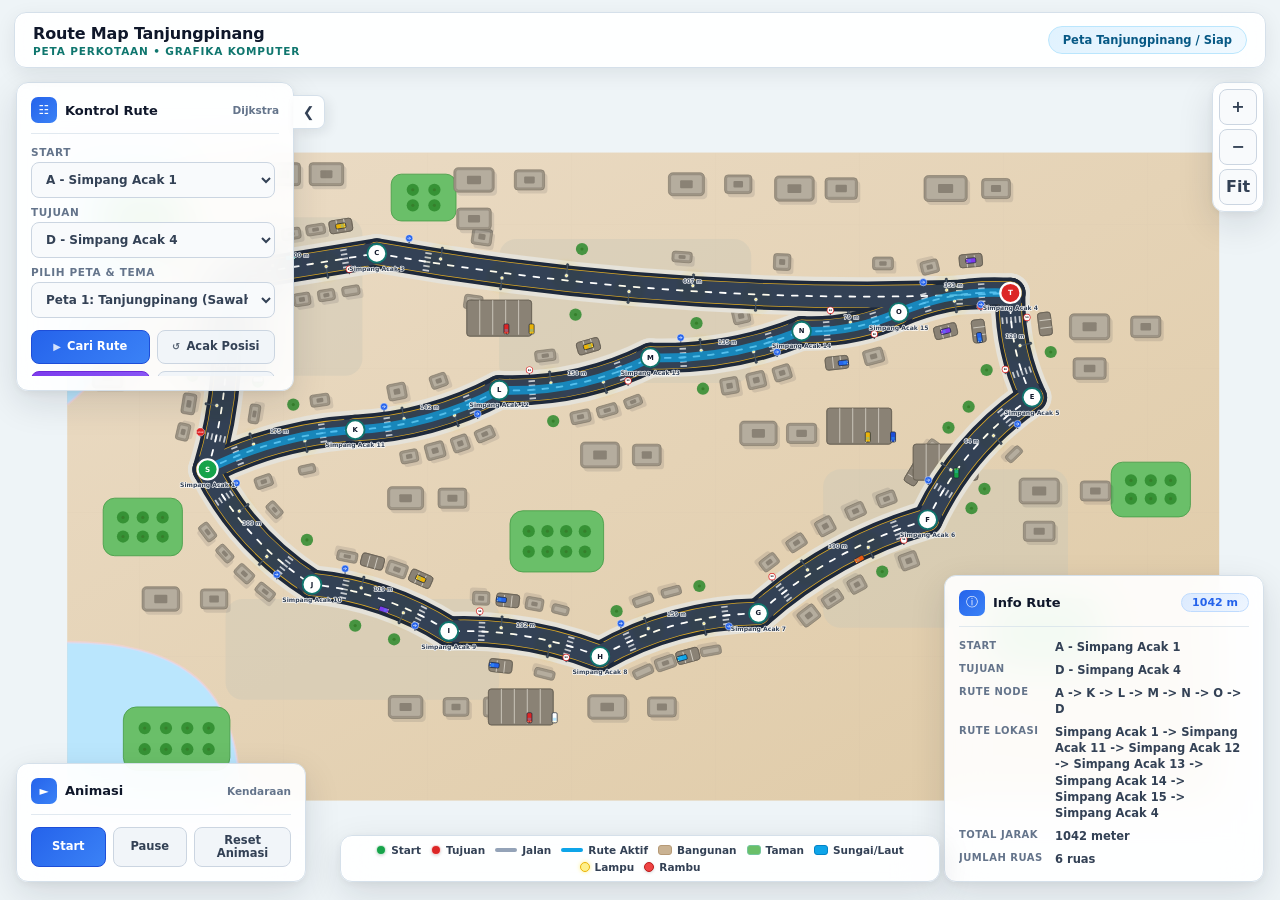
==== commit 3663de03: "FAUZI ADA BANTU PUSH TUGAS,TETAPI LUPA GANTI git config --global user.email, DAN OLEH KARENA ITU CON" ====
--- a/index.html
+++ b/index.html
@@ -4,7 +4,7 @@
   <meta charset="UTF-8" />
   <meta name="viewport" content="width=device-width, initial-scale=1.0" />
   <meta name="description" content="Urban Route Map Tanjungpinang - Peta spasial perkotaan interaktif dengan algoritma Dijkstra dan animasi kendaraan SVG." />
-  <title>Urban Route Map Tanjungpinang</title>
+  <title>Route Map Tanjungpinang</title>
   <link rel="stylesheet" href="CSS/style.css">
 </head>
 <body>
@@ -14,7 +14,7 @@
     <header id="topbar">
       <div id="topbar-left">
         <h1 id="brand-title">Route Map Tanjungpinang</h1>
-        <div id="brand-label">Peta Spasial Perkotaan &bull; Grafika Komputer</div>
+        <div id="brand-label">Peta Perkotaan &bull; Grafika Komputer</div>
       </div>
       <div id="topbar-right">
         <span id="statusBadge" class="badge">Memuat...</span>
